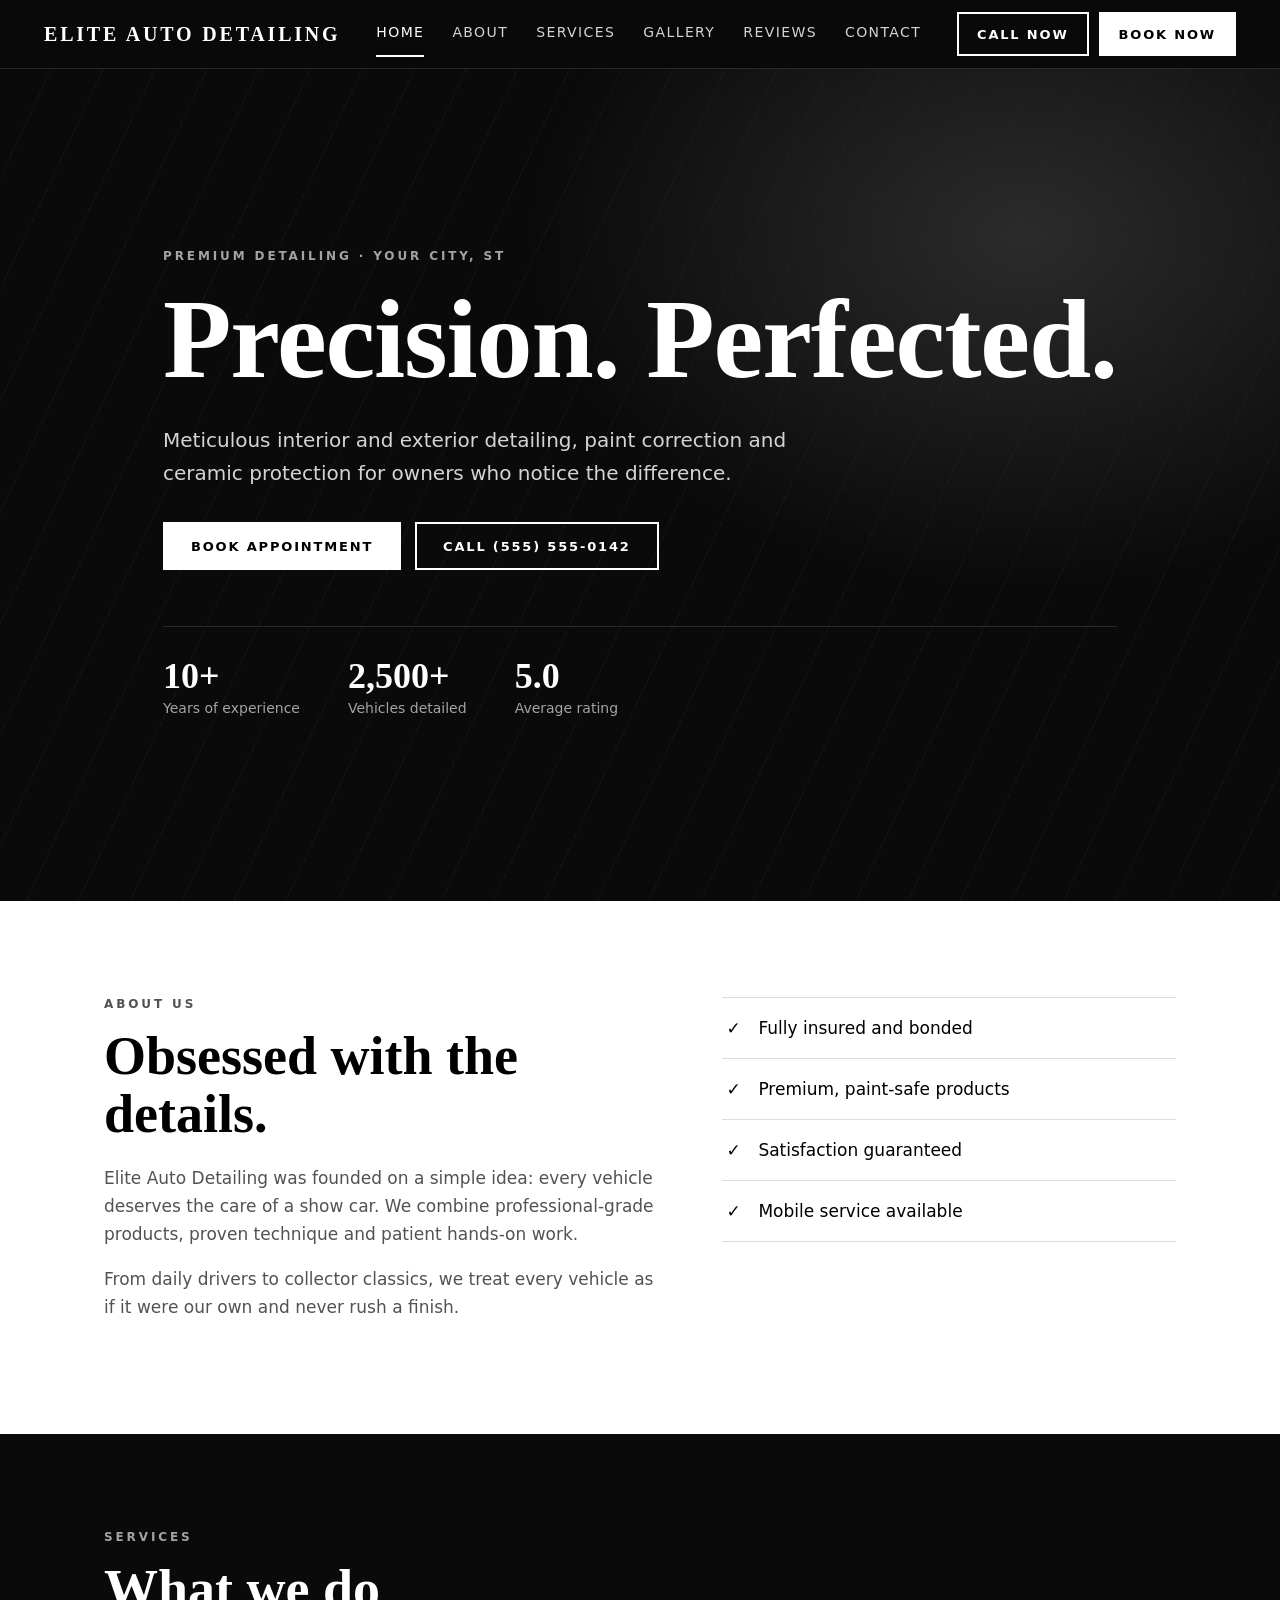
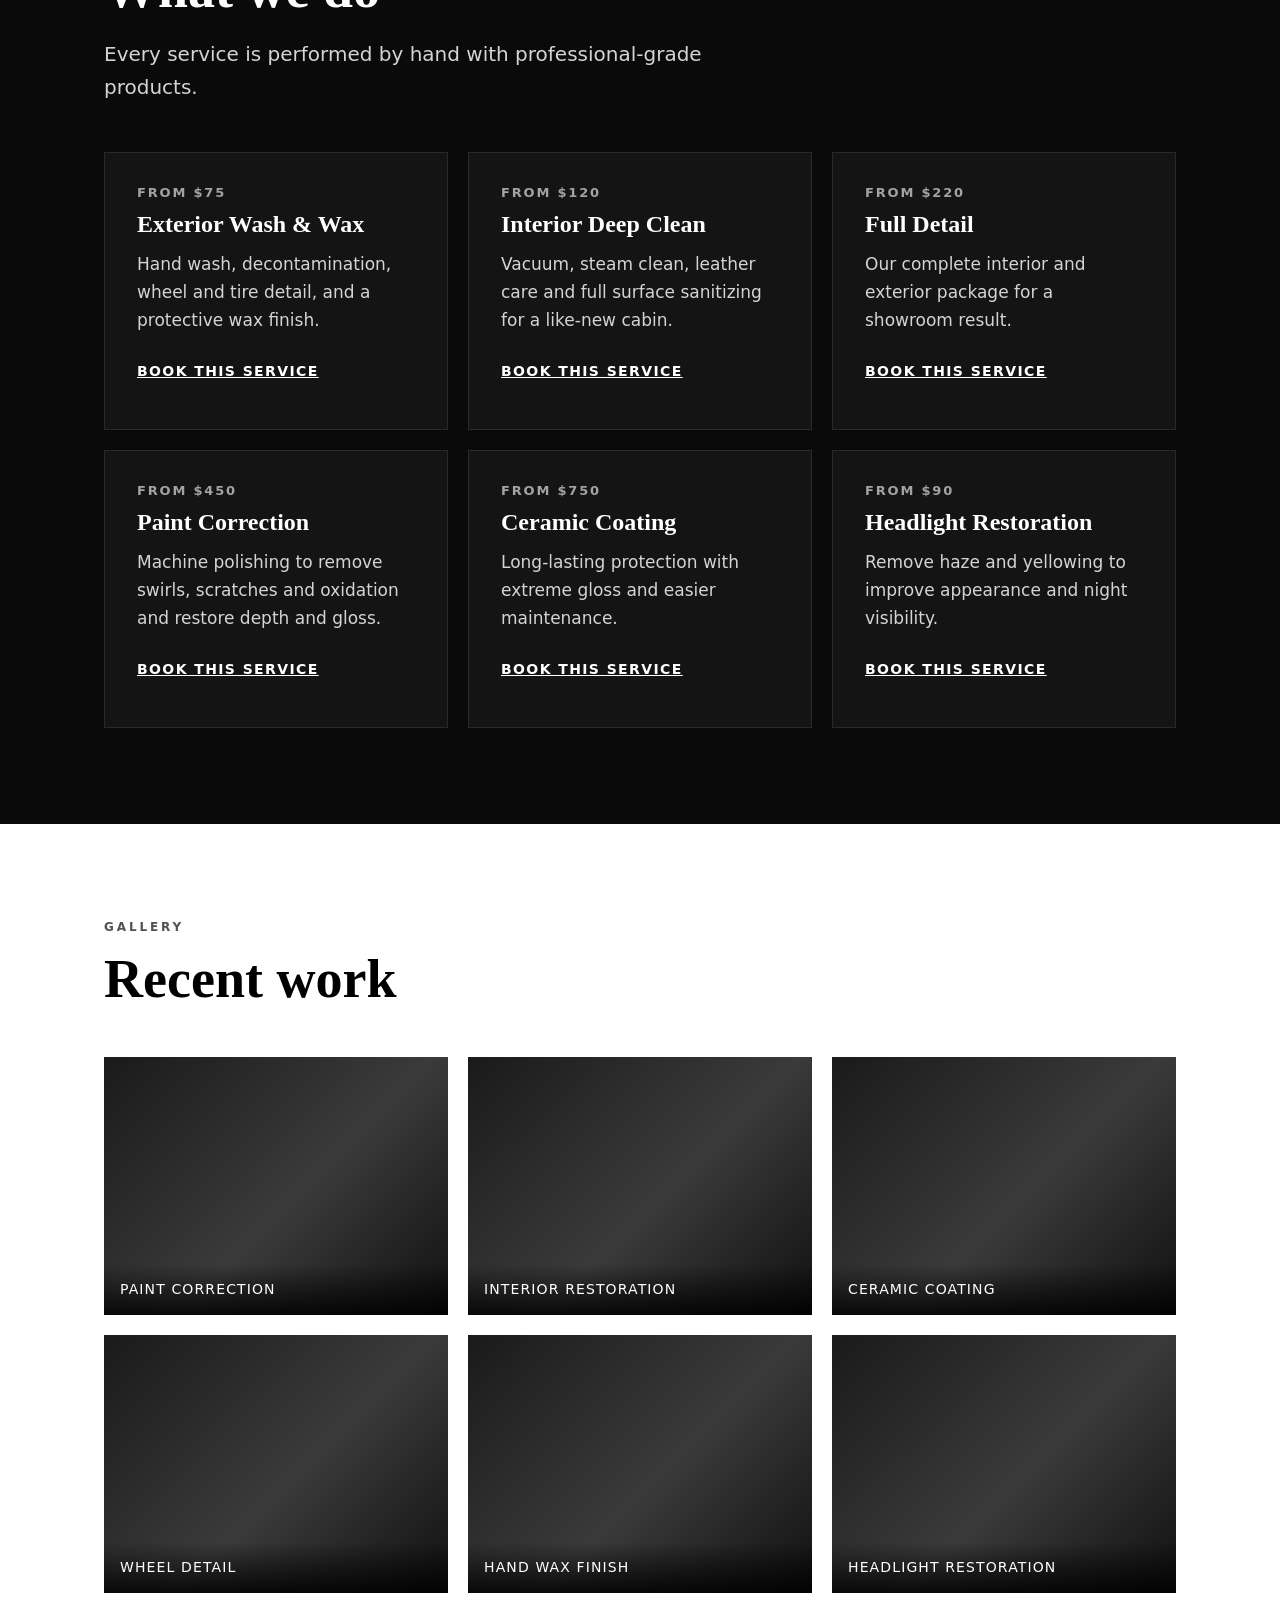
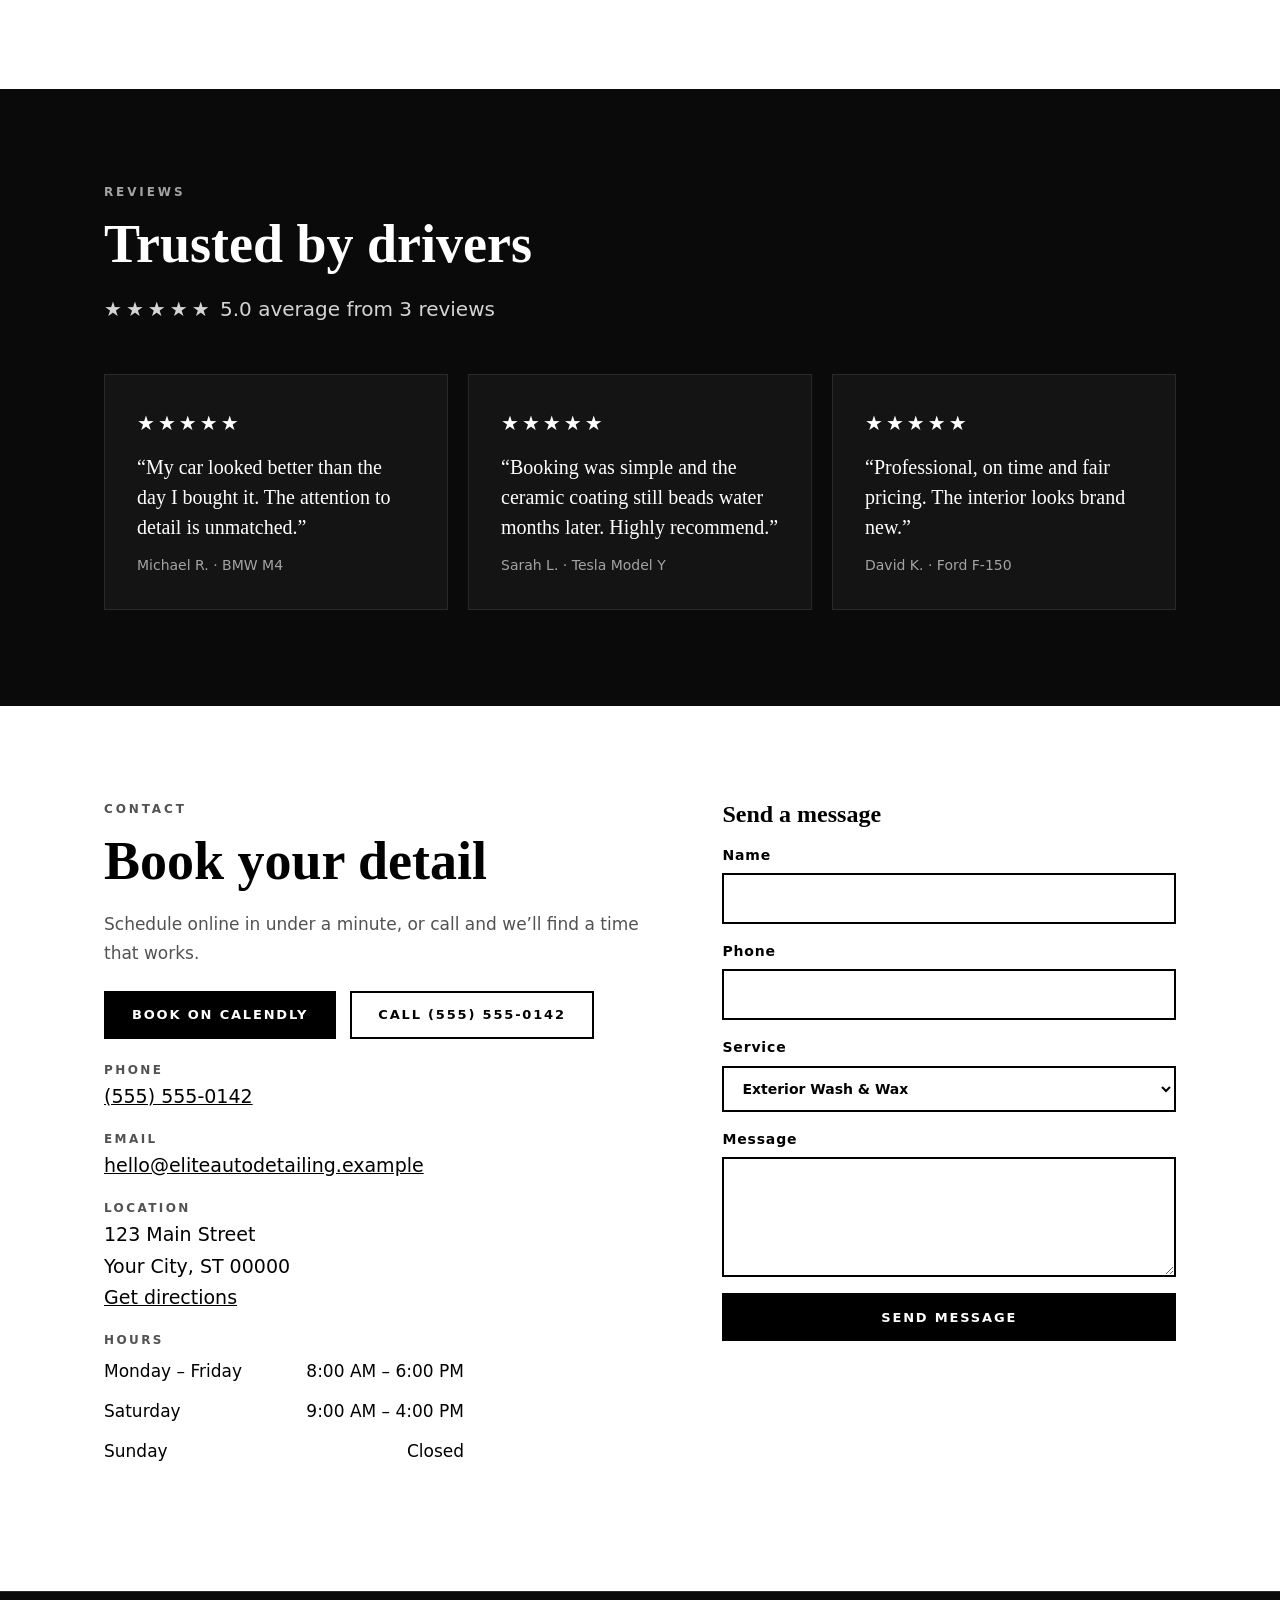
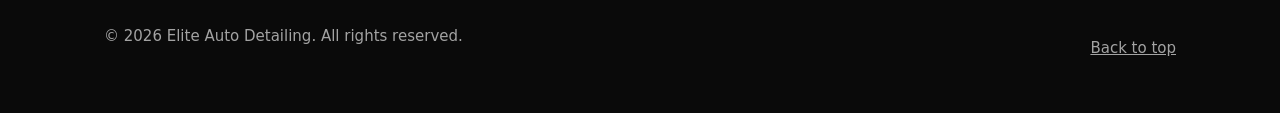
==== index.html @ 324ca0a9 "Rename Index.html to index.html" ====
<!DOCTYPE html>
<html lang="en">
<head>
<meta charset="utf-8">
<meta name="viewport" content="width=device-width, initial-scale=1, viewport-fit=cover">
<title>Elite Auto Detailing</title>
<meta name="description" content="">
<style>
:root{--black:#0a0a0a;--card:#141414;--mid:#a3a3a3;--soft:#d4d4d4;--line:#2a2a2a;--grey:#525252;--rule:#dcdcdc;--h:68px;
--serif:"Didot","Bodoni 72","Playfair Display",Georgia,"Times New Roman",serif;--sans:system-ui,-apple-system,"Segoe UI",Roboto,Helvetica,Arial,sans-serif}
*{box-sizing:border-box}
html{scroll-behavior:smooth;scroll-padding-top:var(--h)}
body{margin:0;background:var(--black);color:#fff;font:400 17px/1.65 var(--sans);overflow-wrap:break-word}
img{max-width:100%;display:block}
a{color:inherit}
:focus-visible{outline:3px solid #fff;outline-offset:3px}
.light :focus-visible{outline-color:#000}
.skip{position:absolute;left:12px;top:-60px;background:#fff;color:#000;padding:12px 18px;z-index:100;font-weight:600}
.skip:focus{top:12px}
.wrap{max-width:1120px;margin:0 auto;padding:0 24px}
.btn{white-space:nowrap;display:inline-flex;align-items:center;justify-content:center;min-height:48px;padding:0 26px;border:2px solid #fff;background:#fff;color:#000;font:600 13px var(--sans);letter-spacing:.14em;text-transform:uppercase;text-decoration:none;cursor:pointer;transition:background .2s,color .2s}
.btn:hover{background:transparent;color:#fff}
.btn.ghost{background:transparent;color:#fff}
.btn.ghost:hover{background:#fff;color:#000}
.btn.sm{min-height:44px;padding:0 18px}
.light .btn{background:#000;color:#fff;border-color:#000}
.light .btn:hover,.light .btn.ghost{background:transparent;color:#000}
.light .btn.ghost:hover{background:#000;color:#fff}
header .wrap{max-width:1240px}
header{position:sticky;top:0;z-index:50;background:rgba(10,10,10,.94);backdrop-filter:blur(8px);border-bottom:1px solid var(--line);padding-top:env(safe-area-inset-top,0px)}
.bar{display:flex;align-items:center;justify-content:space-between;gap:16px;height:var(--h)}
.logo{display:inline-block;padding:12px 0;font:700 20px var(--serif);letter-spacing:.14em;text-transform:uppercase;text-decoration:none;white-space:nowrap}
nav ul{display:flex;gap:28px;list-style:none;margin:0;padding:0}
nav a{display:inline-block;padding:10px 0;color:var(--soft);text-decoration:none;font-size:14px;letter-spacing:.1em;text-transform:uppercase;border-bottom:2px solid transparent}
nav a:hover,nav a[aria-current]{color:#fff;border-color:#fff}
.hbtns{display:flex;gap:10px}
#menu{display:none;min-height:44px;padding:0 16px;background:transparent;color:#fff;border:2px solid #fff;font:600 13px var(--sans);letter-spacing:.14em;text-transform:uppercase;cursor:pointer}
.sec{padding:96px 0}
.light{background:#fff;color:#000}
.eyebrow{font:600 12px var(--sans);letter-spacing:.24em;text-transform:uppercase;color:var(--mid);margin:0 0 16px}
.light .eyebrow,.light .muted{color:var(--grey)}
h1,h2,h3{font-family:var(--serif);font-weight:700;line-height:1.08;margin:0}
h2{font-size:clamp(34px,5vw,54px);margin-bottom:20px}
h3{font-size:24px}
.muted{color:var(--mid)}
.lead{font-size:20px;color:var(--soft);max-width:34em}
#home{min-height:calc(100svh - var(--h));display:flex;align-items:center;padding:72px 0;background:radial-gradient(55% 60% at 80% 20%,#2b2b2b 0,transparent 70%),repeating-linear-gradient(115deg,transparent 0 46px,rgba(255,255,255,.035) 46px 47px),var(--black)}
h1{font-size:clamp(44px,9vw,112px);letter-spacing:-.01em;margin-bottom:24px;max-width:10em}
.cta{display:flex;flex-wrap:wrap;gap:14px;margin:32px 0 56px}
.stats{display:flex;flex-wrap:wrap;gap:12px 48px;margin:0;border-top:1px solid var(--line);padding-top:28px}
.stats div{display:flex;flex-direction:column-reverse}
.stats dt{color:var(--mid);font-size:14px}
.stats dd{margin:0;font:700 36px var(--serif)}
.two>*{min-width:0}
.two{display:grid;grid-template-columns:1.1fr .9fr;gap:64px;align-items:start}
.ticks{list-style:none;margin:0;padding:0;border-top:1px solid var(--rule)}
.ticks li{padding:16px 0 16px 36px;border-bottom:1px solid var(--rule);position:relative}
.ticks li::before{content:"\2713";position:absolute;left:4px;font-weight:700}
.grid{display:grid;gap:20px;grid-template-columns:repeat(3,1fr);margin-top:48px}
.card{background:var(--card);border:1px solid var(--line);padding:32px;display:flex;flex-direction:column;gap:12px}
.card .price{font:600 13px var(--sans);letter-spacing:.14em;text-transform:uppercase;color:var(--mid)}
.card p{margin:0;color:var(--soft);flex:1}
.card a.more{font-size:14px;letter-spacing:.1em;text-transform:uppercase;font-weight:600;padding:14px 0}
.light .card{background:#fff;border-color:var(--rule)}
.light .card p{color:#333}
.light .card .price{color:var(--grey)}
.gal{grid-template-columns:repeat(3,1fr)}
.gal figure{margin:0;position:relative;aspect-ratio:4/3;overflow:hidden;background:linear-gradient(135deg,#1a1a1a,#3a3a3a 55%,#111)}
.gal img{width:100%;height:100%;object-fit:cover}
.gal figcaption{position:absolute;left:0;right:0;bottom:0;padding:14px 16px;font-size:14px;letter-spacing:.08em;text-transform:uppercase;background:linear-gradient(transparent,rgba(0,0,0,.85));color:#fff}
.rate{font-size:20px;letter-spacing:.2em}
.stars{letter-spacing:.15em;font-size:20px}
blockquote{margin:0;flex:1;font:400 20px/1.5 var(--serif)}
.who{font-size:14px;color:var(--mid)}
.contact dl{margin:24px 0}
.contact dt{font:600 12px var(--sans);letter-spacing:.2em;text-transform:uppercase;color:var(--grey);margin-top:20px}
.contact dd{margin:4px 0 0;font-size:19px}
table{border-collapse:collapse;width:100%;max-width:360px}
th,td{text-align:left;padding:6px 0;font-weight:400;font-size:17px}
td{text-align:right}
form{display:grid;gap:16px}
label{font-weight:600;font-size:14px;letter-spacing:.06em;display:grid;gap:6px}
input,select,textarea{font:inherit;padding:12px 14px;border:2px solid #000;background:#fff;color:#000;border-radius:0;width:100%}
iframe{width:100%;min-height:700px;border:1px solid var(--rule);margin-bottom:32px}
#st{margin:0;font-size:15px;color:var(--grey)}
footer{border-top:1px solid var(--line);padding:32px 0 40px;color:var(--mid);font-size:15px}
footer .wrap{display:flex;flex-wrap:wrap;gap:12px 32px;justify-content:space-between}
footer a{padding:12px 0;display:inline-block}
.mbar{display:none}
@media (max-width:980px){.grid,.gal{grid-template-columns:repeat(2,1fr)}}
@media (max-width:1180px){
  .hbtns{display:none}
  #menu{display:block}
  nav{position:absolute;left:0;right:0;top:100%;background:var(--black);border-bottom:1px solid var(--line);display:none}
  nav.open{display:block}
  nav ul{flex-direction:column;gap:0;padding:8px 24px 16px}
  nav a{display:block;padding:14px 0;border-bottom:1px solid var(--line)}
  .mbar{display:grid;grid-template-columns:1fr 1fr;position:fixed;left:0;right:0;bottom:0;z-index:60;padding-bottom:env(safe-area-inset-bottom,0px);background:#fff}
  .mbar .btn{min-height:56px;border-radius:0}
  body{padding-bottom:calc(56px + env(safe-area-inset-bottom,0px))}
}
@media (max-width:860px){.two{grid-template-columns:minmax(0,1fr);gap:40px}.sec{padding:72px 0}}
@media (max-width:640px){.grid{grid-template-columns:1fr}.gal{grid-template-columns:1fr 1fr;gap:12px}.card{padding:24px}.logo{font-size:15px;letter-spacing:.08em;white-space:normal;line-height:1.15}.bar{gap:12px}}
@media (prefers-reduced-motion:reduce){html{scroll-behavior:auto}*{transition:none!important}}
</style>
</head>
<body>
<a class="skip" href="#main">Skip to content</a>
<header>
  <div class="wrap bar">
    <a class="logo" href="#home" data-name></a>
    <nav id="nav" aria-label="Main">
      <ul>
        <li><a href="#home">Home</a></li>
        <li><a href="#about">About</a></li>
        <li><a href="#services">Services</a></li>
        <li><a href="#gallery">Gallery</a></li>
        <li><a href="#reviews">Reviews</a></li>
        <li><a href="#contact">Contact</a></li>
      </ul>
    </nav>
    <div class="hbtns">
      <a class="btn ghost sm" data-call>Call Now</a>
      <a class="btn sm" data-book>Book Now</a>
    </div>
    <button id="menu" type="button" aria-expanded="false" aria-controls="nav">Menu</button>
  </div>
</header>
<main id="main">
  <section id="home" aria-labelledby="h-home"><div class="wrap"></div></section>
  <section id="about" class="sec light" aria-labelledby="h-about"><div class="wrap two"></div></section>
  <section id="services" class="sec" aria-labelledby="h-services"><div class="wrap"></div></section>
  <section id="gallery" class="sec light" aria-labelledby="h-gallery"><div class="wrap"></div></section>
  <section id="reviews" class="sec" aria-labelledby="h-reviews"><div class="wrap"></div></section>
  <section id="contact" class="sec light contact" aria-labelledby="h-contact"><div class="wrap"></div></section>
</main>
<footer><div class="wrap"></div></footer>
<div class="mbar"><a class="btn ghost" data-call>Call</a><a class="btn" data-book>Book Now</a></div>
<noscript><p style="padding:24px">Please enable JavaScript to view this website.</p></noscript>

<script>
/* ============================================================
   EDIT THIS BLOCK TO CUSTOMIZE THE SITE FOR A NEW CLIENT.
   Everything on the page is generated from CONFIG.
   ============================================================ */
const CONFIG = {
  name: "Elite Auto Detailing",
  tagline: "Premium Car Detailing",
  description: "Elite Auto Detailing offers premium interior and exterior detailing, paint correction and ceramic coating. Book online or call today.",
  phone: { display: "(555) 555-0142", tel: "+15555550142" },
  email: "hello@eliteautodetailing.example",
  address: { line1: "123 Main Street", city: "Your City, ST 00000", mapUrl: "" }, /* leave mapUrl empty to auto-build a Google Maps link */
  hours: [["Monday – Friday", "8:00 AM – 6:00 PM"], ["Saturday", "9:00 AM – 4:00 PM"], ["Sunday", "Closed"]],
  calendly: { url: "https://calendly.com/your-username/detail-appointment", inline: false }, /* inline:true embeds the scheduler in the Contact section */
  hero: {
    eyebrow: "Premium detailing · Your City, ST",
    headline: "Precision. Perfected.",
    text: "Meticulous interior and exterior detailing, paint correction and ceramic protection for owners who notice the difference."
  },
  stats: [["10+", "Years of experience"], ["2,500+", "Vehicles detailed"], ["5.0", "Average rating"]],
  about: {
    title: "Obsessed with the details.",
    paragraphs: [
      "Elite Auto Detailing was founded on a simple idea: every vehicle deserves the care of a show car. We combine professional-grade products, proven technique and patient hands-on work.",
      "From daily drivers to collector classics, we treat every vehicle as if it were our own and never rush a finish."
    ],
    points: ["Fully insured and bonded", "Premium, paint-safe products", "Satisfaction guaranteed", "Mobile service available"]
  },
  services: [
    { name: "Exterior Wash & Wax", price: "From $75", desc: "Hand wash, decontamination, wheel and tire detail, and a protective wax finish." },
    { name: "Interior Deep Clean", price: "From $120", desc: "Vacuum, steam clean, leather care and full surface sanitizing for a like-new cabin." },
    { name: "Full Detail", price: "From $220", desc: "Our complete interior and exterior package for a showroom result." },
    { name: "Paint Correction", price: "From $450", desc: "Machine polishing to remove swirls, scratches and oxidation and restore depth and gloss." },
    { name: "Ceramic Coating", price: "From $750", desc: "Long-lasting protection with extreme gloss and easier maintenance." },
    { name: "Headlight Restoration", price: "From $90", desc: "Remove haze and yellowing to improve appearance and night visibility." }
  ],
  gallery: [ /* add src:"images/photo.jpg" to show a real photo; empty src shows a placeholder tile */
    { src: "", alt: "Sports coupe after paint correction", label: "Paint correction" },
    { src: "", alt: "Leather interior after deep clean", label: "Interior restoration" },
    { src: "", alt: "SUV with ceramic coating beading water", label: "Ceramic coating" },
    { src: "", alt: "Polished alloy wheel", label: "Wheel detail" },
    { src: "", alt: "Sedan finished with hand wax", label: "Hand wax finish" },
    { src: "", alt: "Restored headlights", label: "Headlight restoration" }
  ],
  reviews: [ /* sample reviews: replace with real customer reviews */
    { name: "Michael R.", vehicle: "BMW M4", rating: 5, text: "My car looked better than the day I bought it. The attention to detail is unmatched." },
    { name: "Sarah L.", vehicle: "Tesla Model Y", rating: 5, text: "Booking was simple and the ceramic coating still beads water months later. Highly recommend." },
    { name: "David K.", vehicle: "Ford F-150", rating: 5, text: "Professional, on time and fair pricing. The interior looks brand new." }
  ],
  social: [ /* e.g. { label: "Instagram", url: "https://instagram.com/yourpage" } */ ]
};

/* ---------------- Site code (no need to edit below) ---------------- */
(function () {
  const C = CONFIG, $ = s => document.querySelector(s), $$ = s => document.querySelectorAll(s);
  const esc = s => String(s).replace(/[&<>"']/g, c => ({ "&": "&amp;", "<": "&lt;", ">": "&gt;", '"': "&quot;", "'": "&#39;" }[c]));
  const addr = C.address.line1 + ", " + C.address.city;
  const map = C.address.mapUrl || "https://www.google.com/maps/search/?api=1&query=" + encodeURIComponent(addr);

  document.title = C.name + " | " + C.tagline;
  $("meta[name=description]").content = C.description;

  $("#home .wrap").innerHTML = `<p class="eyebrow">${esc(C.hero.eyebrow)}</p><h1 id="h-home">${esc(C.hero.headline)}</h1><p class="lead">${esc(C.hero.text)}</p>
    <div class="cta"><a class="btn" data-book>Book Appointment</a><a class="btn ghost" data-call>Call ${esc(C.phone.display)}</a></div>
    <dl class="stats">${C.stats.map(s => `<div><dt>${esc(s[1])}</dt><dd>${esc(s[0])}</dd></div>`).join("")}</dl>`;

  $("#about .wrap").innerHTML = `<div><p class="eyebrow">About us</p><h2 id="h-about">${esc(C.about.title)}</h2>${C.about.paragraphs.map(p => `<p class="muted">${esc(p)}</p>`).join("")}</div>
    <ul class="ticks">${C.about.points.map(p => `<li>${esc(p)}</li>`).join("")}</ul>`;

  $("#services .wrap").innerHTML = `<p class="eyebrow">Services</p><h2 id="h-services">What we do</h2><p class="lead">Every service is performed by hand with professional-grade products.</p>
    <div class="grid">${C.services.map(s => `<article class="card"><span class="price">${esc(s.price)}</span><h3>${esc(s.name)}</h3><p>${esc(s.desc)}</p><a class="more" data-book>Book this service</a></article>`).join("")}</div>`;

  $("#gallery .wrap").innerHTML = `<p class="eyebrow">Gallery</p><h2 id="h-gallery">Recent work</h2>
    <div class="grid gal">${C.gallery.map(g => `<figure>${g.src ? `<img src="${esc(g.src)}" alt="${esc(g.alt)}" loading="lazy">` : `<div role="img" aria-label="${esc(g.alt)}" style="width:100%;height:100%"></div>`}<figcaption>${esc(g.label)}</figcaption></figure>`).join("")}</div>`;

  const avg = (C.reviews.reduce((a, r) => a + r.rating, 0) / C.reviews.length).toFixed(1);
  $("#reviews .wrap").innerHTML = `<p class="eyebrow">Reviews</p><h2 id="h-reviews">Trusted by drivers</h2><p class="lead"><span class="rate" role="img" aria-label="${avg} out of 5 stars">★★★★★</span> ${avg} average from ${C.reviews.length} reviews</p>
    <div class="grid">${C.reviews.map(r => `<figure class="card" style="margin:0"><span class="stars" role="img" aria-label="${r.rating} out of 5 stars">${"★".repeat(r.rating)}${"☆".repeat(5 - r.rating)}</span><blockquote>“${esc(r.text)}”</blockquote><figcaption class="who">${esc(r.name)} · ${esc(r.vehicle)}</figcaption></figure>`).join("")}</div>`;

  $("#contact .wrap").innerHTML = `<div class="two"><div><p class="eyebrow">Contact</p><h2 id="h-contact">Book your detail</h2><p class="muted">Schedule online in under a minute, or call and we’ll find a time that works.</p>
    <div class="cta" style="margin:24px 0 0"><a class="btn" data-book>Book on Calendly</a><a class="btn ghost" data-call>Call ${esc(C.phone.display)}</a></div>
    <dl><dt>Phone</dt><dd><a data-call>${esc(C.phone.display)}</a></dd><dt>Email</dt><dd><a href="mailto:${esc(C.email)}">${esc(C.email)}</a></dd>
    <dt>Location</dt><dd>${esc(C.address.line1)}<br>${esc(C.address.city)}<br><a href="${esc(map)}" target="_blank" rel="noopener noreferrer" aria-label="Get directions (opens in new tab)">Get directions</a></dd>
    <dt>Hours</dt><dd><table><tbody>${C.hours.map(h => `<tr><th scope="row">${esc(h[0])}</th><td>${esc(h[1])}</td></tr>`).join("")}</tbody></table></dd></dl></div>
    <div>${C.calendly.inline ? `<iframe src="${esc(C.calendly.url)}" title="Schedule an appointment"></iframe>` : ""}
    <h3 style="margin-bottom:16px">Send a message</h3>
    <form id="cf"><label>Name<input name="name" required autocomplete="name"></label><label>Phone<input name="phone" type="tel" required autocomplete="tel"></label>
    <label>Service<select name="service">${C.services.map(s => `<option>${esc(s.name)}</option>`).join("")}</select></label>
    <label>Message<textarea name="message" rows="4" required></textarea></label><button class="btn" type="submit">Send message</button><p id="st" role="status"></p></form></div></div>`;

  $("footer .wrap").innerHTML = `<span>© ${new Date().getFullYear()} ${esc(C.name)}. All rights reserved.</span><span>${C.social.map(s => `<a href="${esc(s.url)}" target="_blank" rel="noopener noreferrer">${esc(s.label)}</a>`).join(" · ")} <a href="#home">Back to top</a></span>`;

  $$("[data-name]").forEach(e => e.textContent = C.name);
  $$("[data-call]").forEach(e => { e.href = "tel:" + C.phone.tel; });
  $$("[data-book]").forEach(e => { e.href = C.calendly.url; e.target = "_blank"; e.rel = "noopener noreferrer"; e.setAttribute("aria-label", e.textContent.trim() + " (opens Calendly in a new tab)"); });

  const ld = document.createElement("script");
  ld.type = "application/ld+json";
  ld.textContent = JSON.stringify({ "@context": "https://schema.org", "@type": "LocalBusiness", name: C.name, description: C.description, telephone: C.phone.tel, email: C.email, address: { "@type": "PostalAddress", streetAddress: C.address.line1, addressLocality: C.address.city } });
  document.head.appendChild(ld);

  /* mobile menu */
  const menu = $("#menu"), nav = $("#nav");
  const setMenu = open => { nav.classList.toggle("open", open); menu.setAttribute("aria-expanded", open); };
  menu.addEventListener("click", () => setMenu(!nav.classList.contains("open")));
  nav.addEventListener("click", e => { if (e.target.closest("a")) setMenu(false); });
  document.addEventListener("keydown", e => { if (e.key === "Escape" && nav.classList.contains("open")) { setMenu(false); menu.focus(); } });

  /* highlight current section in nav */
  if ("IntersectionObserver" in window) {
    const io = new IntersectionObserver(es => es.forEach(en => {
      if (!en.isIntersecting) return;
      $$("nav a").forEach(a => a.toggleAttribute("aria-current", a.getAttribute("href") === "#" + en.target.id));
    }), { rootMargin: "-45% 0px -50% 0px" });
    $$("main section").forEach(s => io.observe(s));
  }

  /* contact form: opens the visitor's email app (no server needed) */
  $("#cf").addEventListener("submit", e => {
    e.preventDefault();
    const f = new FormData(e.target);
    const body = "Name: " + f.get("name") + "\nPhone: " + f.get("phone") + "\nService: " + f.get("service") + "\n\n" + f.get("message");
    location.href = "mailto:" + C.email + "?subject=" + encodeURIComponent("Appointment inquiry from " + f.get("name")) + "&body=" + encodeURIComponent(body);
    $("#st").textContent = "Opening your email app. If nothing happens, email us at " + C.email + ".";
  });
})();
</script>
</body>
</html>
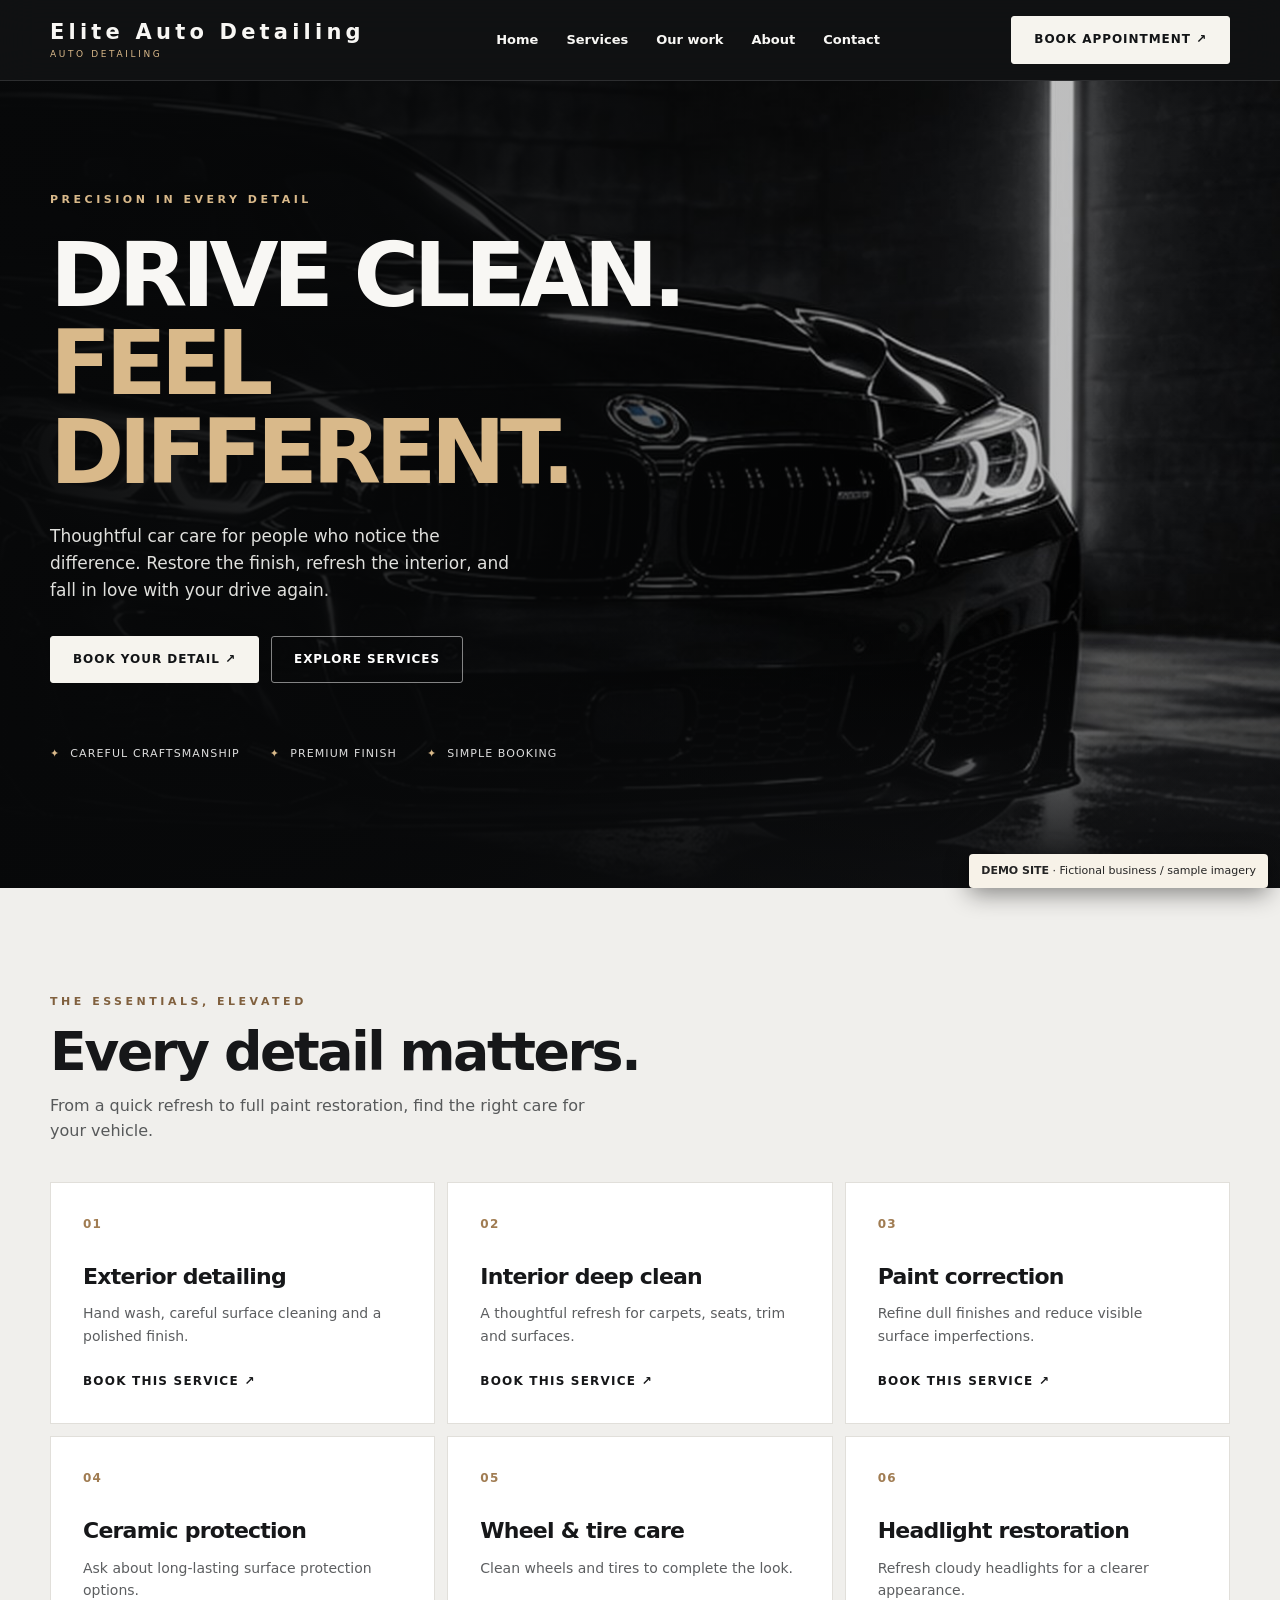
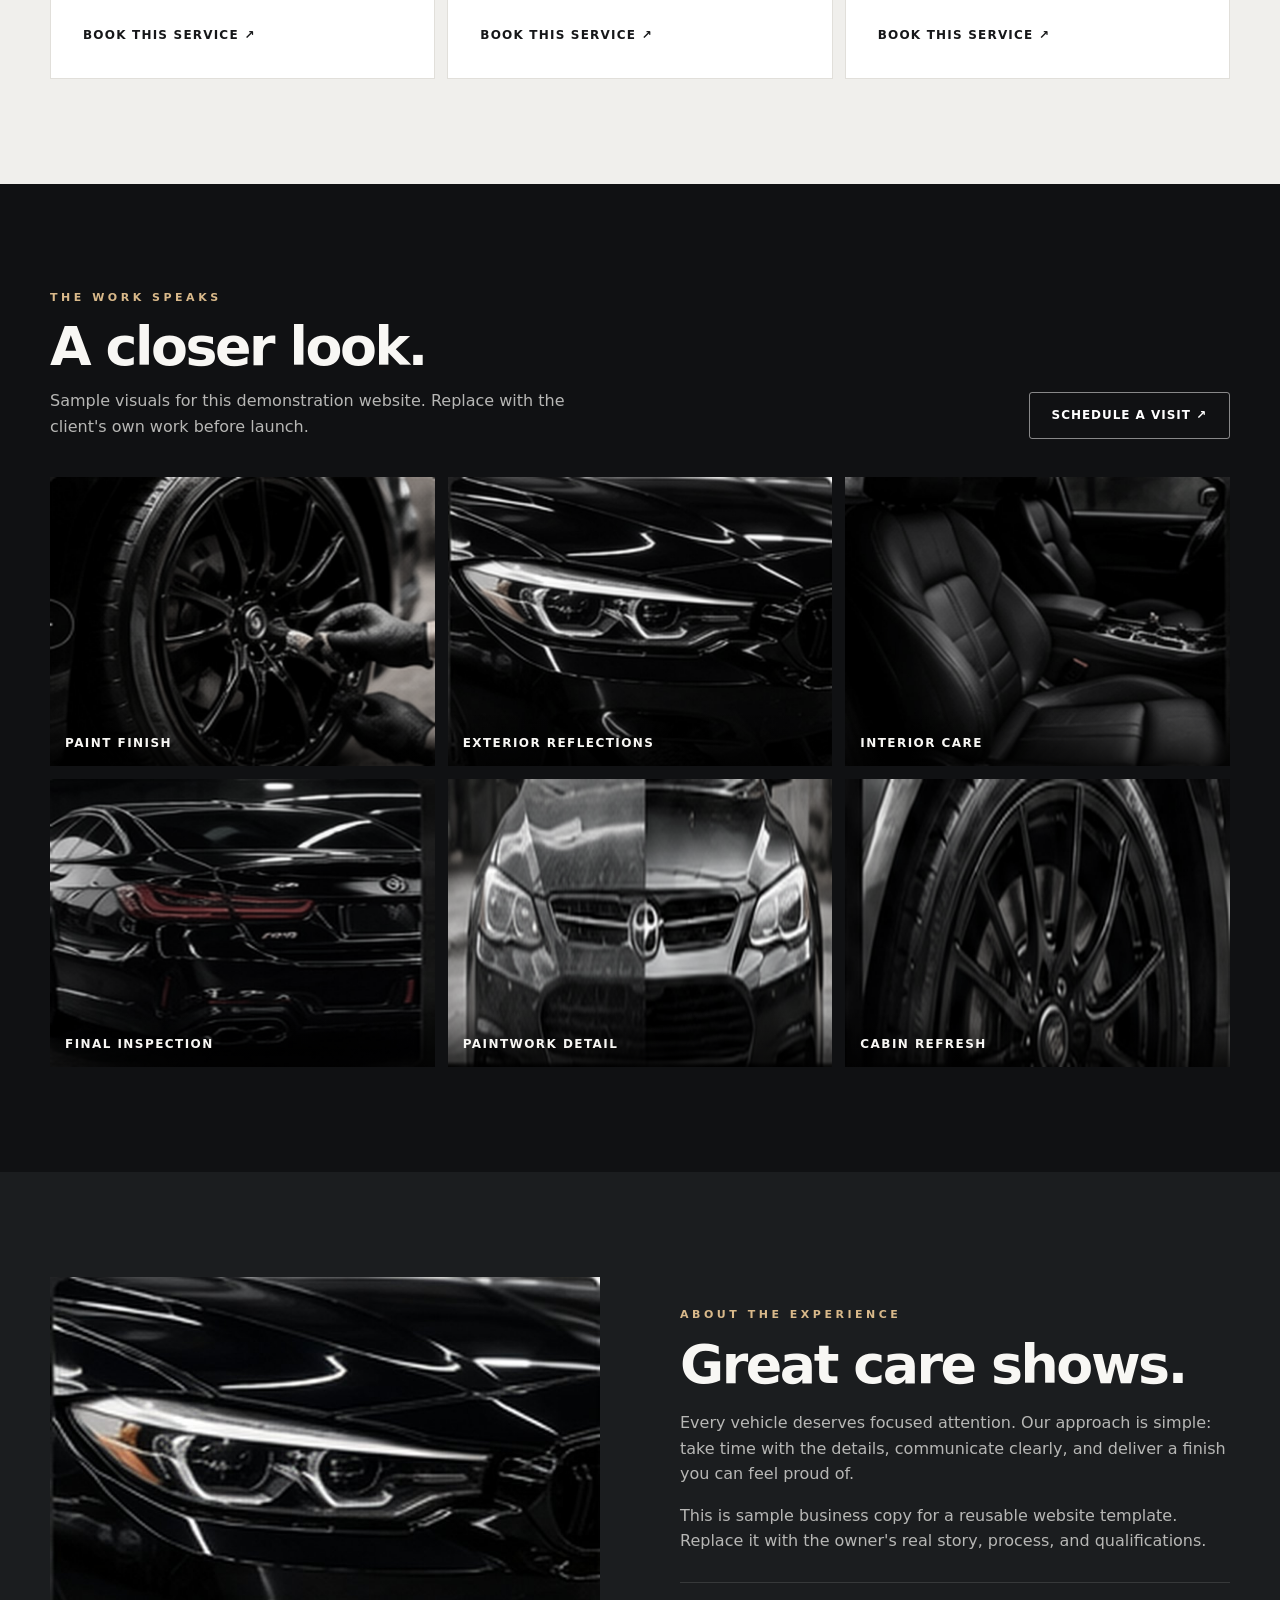
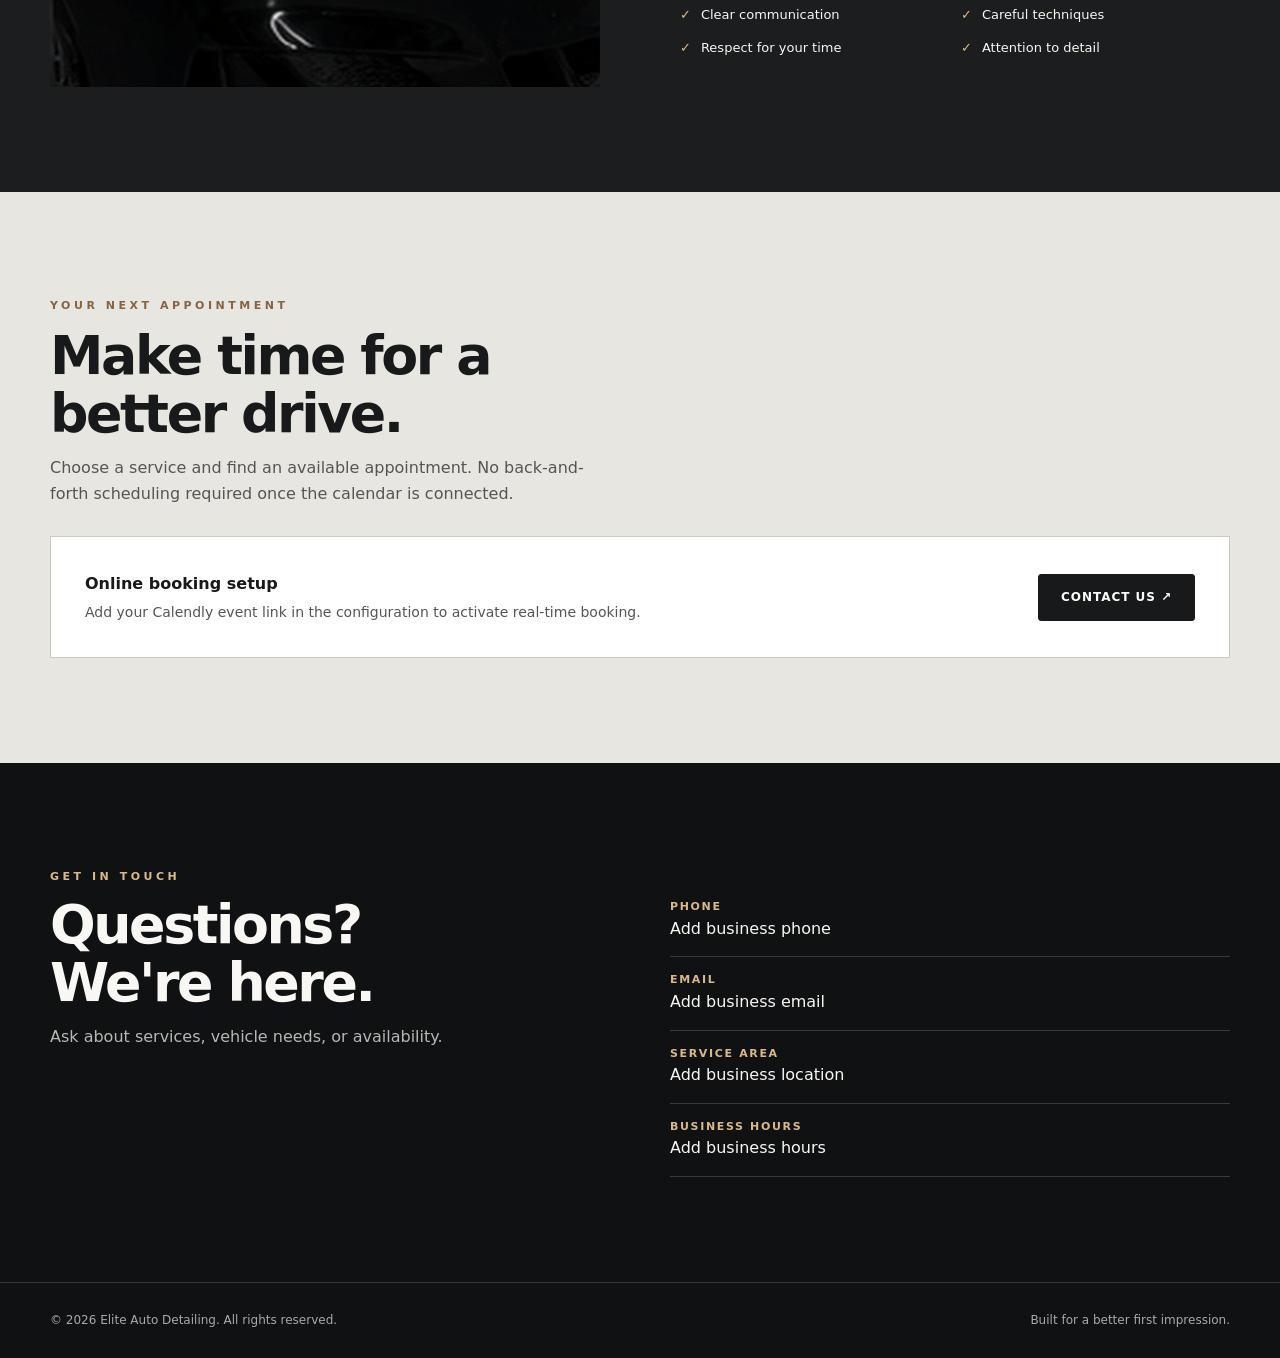
==== commit d018ca52: "Updated Elite Auto Detailing website" ====
--- a/index.html
+++ b/index.html
@@ -1,269 +1,14 @@
-<!DOCTYPE html>
-<html lang="en">
-<head>
-<meta charset="utf-8">
-<meta name="viewport" content="width=device-width, initial-scale=1, viewport-fit=cover">
-<title>Elite Auto Detailing</title>
-<meta name="description" content="">
-<style>
-:root{--black:#0a0a0a;--card:#141414;--mid:#a3a3a3;--soft:#d4d4d4;--line:#2a2a2a;--grey:#525252;--rule:#dcdcdc;--h:68px;
---serif:"Didot","Bodoni 72","Playfair Display",Georgia,"Times New Roman",serif;--sans:system-ui,-apple-system,"Segoe UI",Roboto,Helvetica,Arial,sans-serif}
-*{box-sizing:border-box}
-html{scroll-behavior:smooth;scroll-padding-top:var(--h)}
-body{margin:0;background:var(--black);color:#fff;font:400 17px/1.65 var(--sans);overflow-wrap:break-word}
-img{max-width:100%;display:block}
-a{color:inherit}
-:focus-visible{outline:3px solid #fff;outline-offset:3px}
-.light :focus-visible{outline-color:#000}
-.skip{position:absolute;left:12px;top:-60px;background:#fff;color:#000;padding:12px 18px;z-index:100;font-weight:600}
-.skip:focus{top:12px}
-.wrap{max-width:1120px;margin:0 auto;padding:0 24px}
-.btn{white-space:nowrap;display:inline-flex;align-items:center;justify-content:center;min-height:48px;padding:0 26px;border:2px solid #fff;background:#fff;color:#000;font:600 13px var(--sans);letter-spacing:.14em;text-transform:uppercase;text-decoration:none;cursor:pointer;transition:background .2s,color .2s}
-.btn:hover{background:transparent;color:#fff}
-.btn.ghost{background:transparent;color:#fff}
-.btn.ghost:hover{background:#fff;color:#000}
-.btn.sm{min-height:44px;padding:0 18px}
-.light .btn{background:#000;color:#fff;border-color:#000}
-.light .btn:hover,.light .btn.ghost{background:transparent;color:#000}
-.light .btn.ghost:hover{background:#000;color:#fff}
-header .wrap{max-width:1240px}
-header{position:sticky;top:0;z-index:50;background:rgba(10,10,10,.94);backdrop-filter:blur(8px);border-bottom:1px solid var(--line);padding-top:env(safe-area-inset-top,0px)}
-.bar{display:flex;align-items:center;justify-content:space-between;gap:16px;height:var(--h)}
-.logo{display:inline-block;padding:12px 0;font:700 20px var(--serif);letter-spacing:.14em;text-transform:uppercase;text-decoration:none;white-space:nowrap}
-nav ul{display:flex;gap:28px;list-style:none;margin:0;padding:0}
-nav a{display:inline-block;padding:10px 0;color:var(--soft);text-decoration:none;font-size:14px;letter-spacing:.1em;text-transform:uppercase;border-bottom:2px solid transparent}
-nav a:hover,nav a[aria-current]{color:#fff;border-color:#fff}
-.hbtns{display:flex;gap:10px}
-#menu{display:none;min-height:44px;padding:0 16px;background:transparent;color:#fff;border:2px solid #fff;font:600 13px var(--sans);letter-spacing:.14em;text-transform:uppercase;cursor:pointer}
-.sec{padding:96px 0}
-.light{background:#fff;color:#000}
-.eyebrow{font:600 12px var(--sans);letter-spacing:.24em;text-transform:uppercase;color:var(--mid);margin:0 0 16px}
-.light .eyebrow,.light .muted{color:var(--grey)}
-h1,h2,h3{font-family:var(--serif);font-weight:700;line-height:1.08;margin:0}
-h2{font-size:clamp(34px,5vw,54px);margin-bottom:20px}
-h3{font-size:24px}
-.muted{color:var(--mid)}
-.lead{font-size:20px;color:var(--soft);max-width:34em}
-#home{min-height:calc(100svh - var(--h));display:flex;align-items:center;padding:72px 0;background:radial-gradient(55% 60% at 80% 20%,#2b2b2b 0,transparent 70%),repeating-linear-gradient(115deg,transparent 0 46px,rgba(255,255,255,.035) 46px 47px),var(--black)}
-h1{font-size:clamp(44px,9vw,112px);letter-spacing:-.01em;margin-bottom:24px;max-width:10em}
-.cta{display:flex;flex-wrap:wrap;gap:14px;margin:32px 0 56px}
-.stats{display:flex;flex-wrap:wrap;gap:12px 48px;margin:0;border-top:1px solid var(--line);padding-top:28px}
-.stats div{display:flex;flex-direction:column-reverse}
-.stats dt{color:var(--mid);font-size:14px}
-.stats dd{margin:0;font:700 36px var(--serif)}
-.two>*{min-width:0}
-.two{display:grid;grid-template-columns:1.1fr .9fr;gap:64px;align-items:start}
-.ticks{list-style:none;margin:0;padding:0;border-top:1px solid var(--rule)}
-.ticks li{padding:16px 0 16px 36px;border-bottom:1px solid var(--rule);position:relative}
-.ticks li::before{content:"\2713";position:absolute;left:4px;font-weight:700}
-.grid{display:grid;gap:20px;grid-template-columns:repeat(3,1fr);margin-top:48px}
-.card{background:var(--card);border:1px solid var(--line);padding:32px;display:flex;flex-direction:column;gap:12px}
-.card .price{font:600 13px var(--sans);letter-spacing:.14em;text-transform:uppercase;color:var(--mid)}
-.card p{margin:0;color:var(--soft);flex:1}
-.card a.more{font-size:14px;letter-spacing:.1em;text-transform:uppercase;font-weight:600;padding:14px 0}
-.light .card{background:#fff;border-color:var(--rule)}
-.light .card p{color:#333}
-.light .card .price{color:var(--grey)}
-.gal{grid-template-columns:repeat(3,1fr)}
-.gal figure{margin:0;position:relative;aspect-ratio:4/3;overflow:hidden;background:linear-gradient(135deg,#1a1a1a,#3a3a3a 55%,#111)}
-.gal img{width:100%;height:100%;object-fit:cover}
-.gal figcaption{position:absolute;left:0;right:0;bottom:0;padding:14px 16px;font-size:14px;letter-spacing:.08em;text-transform:uppercase;background:linear-gradient(transparent,rgba(0,0,0,.85));color:#fff}
-.rate{font-size:20px;letter-spacing:.2em}
-.stars{letter-spacing:.15em;font-size:20px}
-blockquote{margin:0;flex:1;font:400 20px/1.5 var(--serif)}
-.who{font-size:14px;color:var(--mid)}
-.contact dl{margin:24px 0}
-.contact dt{font:600 12px var(--sans);letter-spacing:.2em;text-transform:uppercase;color:var(--grey);margin-top:20px}
-.contact dd{margin:4px 0 0;font-size:19px}
-table{border-collapse:collapse;width:100%;max-width:360px}
-th,td{text-align:left;padding:6px 0;font-weight:400;font-size:17px}
-td{text-align:right}
-form{display:grid;gap:16px}
-label{font-weight:600;font-size:14px;letter-spacing:.06em;display:grid;gap:6px}
-input,select,textarea{font:inherit;padding:12px 14px;border:2px solid #000;background:#fff;color:#000;border-radius:0;width:100%}
-iframe{width:100%;min-height:700px;border:1px solid var(--rule);margin-bottom:32px}
-#st{margin:0;font-size:15px;color:var(--grey)}
-footer{border-top:1px solid var(--line);padding:32px 0 40px;color:var(--mid);font-size:15px}
-footer .wrap{display:flex;flex-wrap:wrap;gap:12px 32px;justify-content:space-between}
-footer a{padding:12px 0;display:inline-block}
-.mbar{display:none}
-@media (max-width:980px){.grid,.gal{grid-template-columns:repeat(2,1fr)}}
-@media (max-width:1180px){
-  .hbtns{display:none}
-  #menu{display:block}
-  nav{position:absolute;left:0;right:0;top:100%;background:var(--black);border-bottom:1px solid var(--line);display:none}
-  nav.open{display:block}
-  nav ul{flex-direction:column;gap:0;padding:8px 24px 16px}
-  nav a{display:block;padding:14px 0;border-bottom:1px solid var(--line)}
-  .mbar{display:grid;grid-template-columns:1fr 1fr;position:fixed;left:0;right:0;bottom:0;z-index:60;padding-bottom:env(safe-area-inset-bottom,0px);background:#fff}
-  .mbar .btn{min-height:56px;border-radius:0}
-  body{padding-bottom:calc(56px + env(safe-area-inset-bottom,0px))}
-}
-@media (max-width:860px){.two{grid-template-columns:minmax(0,1fr);gap:40px}.sec{padding:72px 0}}
-@media (max-width:640px){.grid{grid-template-columns:1fr}.gal{grid-template-columns:1fr 1fr;gap:12px}.card{padding:24px}.logo{font-size:15px;letter-spacing:.08em;white-space:normal;line-height:1.15}.bar{gap:12px}}
-@media (prefers-reduced-motion:reduce){html{scroll-behavior:auto}*{transition:none!important}}
-</style>
-</head>
-<body>
-<a class="skip" href="#main">Skip to content</a>
-<header>
-  <div class="wrap bar">
-    <a class="logo" href="#home" data-name></a>
-    <nav id="nav" aria-label="Main">
-      <ul>
-        <li><a href="#home">Home</a></li>
-        <li><a href="#about">About</a></li>
-        <li><a href="#services">Services</a></li>
-        <li><a href="#gallery">Gallery</a></li>
-        <li><a href="#reviews">Reviews</a></li>
-        <li><a href="#contact">Contact</a></li>
-      </ul>
-    </nav>
-    <div class="hbtns">
-      <a class="btn ghost sm" data-call>Call Now</a>
-      <a class="btn sm" data-book>Book Now</a>
-    </div>
-    <button id="menu" type="button" aria-expanded="false" aria-controls="nav">Menu</button>
-  </div>
-</header>
-<main id="main">
-  <section id="home" aria-labelledby="h-home"><div class="wrap"></div></section>
-  <section id="about" class="sec light" aria-labelledby="h-about"><div class="wrap two"></div></section>
-  <section id="services" class="sec" aria-labelledby="h-services"><div class="wrap"></div></section>
-  <section id="gallery" class="sec light" aria-labelledby="h-gallery"><div class="wrap"></div></section>
-  <section id="reviews" class="sec" aria-labelledby="h-reviews"><div class="wrap"></div></section>
-  <section id="contact" class="sec light contact" aria-labelledby="h-contact"><div class="wrap"></div></section>
-</main>
-<footer><div class="wrap"></div></footer>
-<div class="mbar"><a class="btn ghost" data-call>Call</a><a class="btn" data-book>Book Now</a></div>
-<noscript><p style="padding:24px">Please enable JavaScript to view this website.</p></noscript>
-
-<script>
-/* ============================================================
-   EDIT THIS BLOCK TO CUSTOMIZE THE SITE FOR A NEW CLIENT.
-   Everything on the page is generated from CONFIG.
-   ============================================================ */
-const CONFIG = {
-  name: "Elite Auto Detailing",
-  tagline: "Premium Car Detailing",
-  description: "Elite Auto Detailing offers premium interior and exterior detailing, paint correction and ceramic coating. Book online or call today.",
-  phone: { display: "(555) 555-0142", tel: "+15555550142" },
-  email: "hello@eliteautodetailing.example",
-  address: { line1: "123 Main Street", city: "Your City, ST 00000", mapUrl: "" }, /* leave mapUrl empty to auto-build a Google Maps link */
-  hours: [["Monday – Friday", "8:00 AM – 6:00 PM"], ["Saturday", "9:00 AM – 4:00 PM"], ["Sunday", "Closed"]],
-  calendly: { url: "https://calendly.com/your-username/detail-appointment", inline: false }, /* inline:true embeds the scheduler in the Contact section */
-  hero: {
-    eyebrow: "Premium detailing · Your City, ST",
-    headline: "Precision. Perfected.",
-    text: "Meticulous interior and exterior detailing, paint correction and ceramic protection for owners who notice the difference."
-  },
-  stats: [["10+", "Years of experience"], ["2,500+", "Vehicles detailed"], ["5.0", "Average rating"]],
-  about: {
-    title: "Obsessed with the details.",
-    paragraphs: [
-      "Elite Auto Detailing was founded on a simple idea: every vehicle deserves the care of a show car. We combine professional-grade products, proven technique and patient hands-on work.",
-      "From daily drivers to collector classics, we treat every vehicle as if it were our own and never rush a finish."
-    ],
-    points: ["Fully insured and bonded", "Premium, paint-safe products", "Satisfaction guaranteed", "Mobile service available"]
-  },
-  services: [
-    { name: "Exterior Wash & Wax", price: "From $75", desc: "Hand wash, decontamination, wheel and tire detail, and a protective wax finish." },
-    { name: "Interior Deep Clean", price: "From $120", desc: "Vacuum, steam clean, leather care and full surface sanitizing for a like-new cabin." },
-    { name: "Full Detail", price: "From $220", desc: "Our complete interior and exterior package for a showroom result." },
-    { name: "Paint Correction", price: "From $450", desc: "Machine polishing to remove swirls, scratches and oxidation and restore depth and gloss." },
-    { name: "Ceramic Coating", price: "From $750", desc: "Long-lasting protection with extreme gloss and easier maintenance." },
-    { name: "Headlight Restoration", price: "From $90", desc: "Remove haze and yellowing to improve appearance and night visibility." }
-  ],
-  gallery: [ /* add src:"images/photo.jpg" to show a real photo; empty src shows a placeholder tile */
-    { src: "", alt: "Sports coupe after paint correction", label: "Paint correction" },
-    { src: "", alt: "Leather interior after deep clean", label: "Interior restoration" },
-    { src: "", alt: "SUV with ceramic coating beading water", label: "Ceramic coating" },
-    { src: "", alt: "Polished alloy wheel", label: "Wheel detail" },
-    { src: "", alt: "Sedan finished with hand wax", label: "Hand wax finish" },
-    { src: "", alt: "Restored headlights", label: "Headlight restoration" }
-  ],
-  reviews: [ /* sample reviews: replace with real customer reviews */
-    { name: "Michael R.", vehicle: "BMW M4", rating: 5, text: "My car looked better than the day I bought it. The attention to detail is unmatched." },
-    { name: "Sarah L.", vehicle: "Tesla Model Y", rating: 5, text: "Booking was simple and the ceramic coating still beads water months later. Highly recommend." },
-    { name: "David K.", vehicle: "Ford F-150", rating: 5, text: "Professional, on time and fair pricing. The interior looks brand new." }
-  ],
-  social: [ /* e.g. { label: "Instagram", url: "https://instagram.com/yourpage" } */ ]
-};
-
-/* ---------------- Site code (no need to edit below) ---------------- */
-(function () {
-  const C = CONFIG, $ = s => document.querySelector(s), $$ = s => document.querySelectorAll(s);
-  const esc = s => String(s).replace(/[&<>"']/g, c => ({ "&": "&amp;", "<": "&lt;", ">": "&gt;", '"': "&quot;", "'": "&#39;" }[c]));
-  const addr = C.address.line1 + ", " + C.address.city;
-  const map = C.address.mapUrl || "https://www.google.com/maps/search/?api=1&query=" + encodeURIComponent(addr);
-
-  document.title = C.name + " | " + C.tagline;
-  $("meta[name=description]").content = C.description;
-
-  $("#home .wrap").innerHTML = `<p class="eyebrow">${esc(C.hero.eyebrow)}</p><h1 id="h-home">${esc(C.hero.headline)}</h1><p class="lead">${esc(C.hero.text)}</p>
-    <div class="cta"><a class="btn" data-book>Book Appointment</a><a class="btn ghost" data-call>Call ${esc(C.phone.display)}</a></div>
-    <dl class="stats">${C.stats.map(s => `<div><dt>${esc(s[1])}</dt><dd>${esc(s[0])}</dd></div>`).join("")}</dl>`;
-
-  $("#about .wrap").innerHTML = `<div><p class="eyebrow">About us</p><h2 id="h-about">${esc(C.about.title)}</h2>${C.about.paragraphs.map(p => `<p class="muted">${esc(p)}</p>`).join("")}</div>
-    <ul class="ticks">${C.about.points.map(p => `<li>${esc(p)}</li>`).join("")}</ul>`;
-
-  $("#services .wrap").innerHTML = `<p class="eyebrow">Services</p><h2 id="h-services">What we do</h2><p class="lead">Every service is performed by hand with professional-grade products.</p>
-    <div class="grid">${C.services.map(s => `<article class="card"><span class="price">${esc(s.price)}</span><h3>${esc(s.name)}</h3><p>${esc(s.desc)}</p><a class="more" data-book>Book this service</a></article>`).join("")}</div>`;
-
-  $("#gallery .wrap").innerHTML = `<p class="eyebrow">Gallery</p><h2 id="h-gallery">Recent work</h2>
-    <div class="grid gal">${C.gallery.map(g => `<figure>${g.src ? `<img src="${esc(g.src)}" alt="${esc(g.alt)}" loading="lazy">` : `<div role="img" aria-label="${esc(g.alt)}" style="width:100%;height:100%"></div>`}<figcaption>${esc(g.label)}</figcaption></figure>`).join("")}</div>`;
-
-  const avg = (C.reviews.reduce((a, r) => a + r.rating, 0) / C.reviews.length).toFixed(1);
-  $("#reviews .wrap").innerHTML = `<p class="eyebrow">Reviews</p><h2 id="h-reviews">Trusted by drivers</h2><p class="lead"><span class="rate" role="img" aria-label="${avg} out of 5 stars">★★★★★</span> ${avg} average from ${C.reviews.length} reviews</p>
-    <div class="grid">${C.reviews.map(r => `<figure class="card" style="margin:0"><span class="stars" role="img" aria-label="${r.rating} out of 5 stars">${"★".repeat(r.rating)}${"☆".repeat(5 - r.rating)}</span><blockquote>“${esc(r.text)}”</blockquote><figcaption class="who">${esc(r.name)} · ${esc(r.vehicle)}</figcaption></figure>`).join("")}</div>`;
-
-  $("#contact .wrap").innerHTML = `<div class="two"><div><p class="eyebrow">Contact</p><h2 id="h-contact">Book your detail</h2><p class="muted">Schedule online in under a minute, or call and we’ll find a time that works.</p>
-    <div class="cta" style="margin:24px 0 0"><a class="btn" data-book>Book on Calendly</a><a class="btn ghost" data-call>Call ${esc(C.phone.display)}</a></div>
-    <dl><dt>Phone</dt><dd><a data-call>${esc(C.phone.display)}</a></dd><dt>Email</dt><dd><a href="mailto:${esc(C.email)}">${esc(C.email)}</a></dd>
-    <dt>Location</dt><dd>${esc(C.address.line1)}<br>${esc(C.address.city)}<br><a href="${esc(map)}" target="_blank" rel="noopener noreferrer" aria-label="Get directions (opens in new tab)">Get directions</a></dd>
-    <dt>Hours</dt><dd><table><tbody>${C.hours.map(h => `<tr><th scope="row">${esc(h[0])}</th><td>${esc(h[1])}</td></tr>`).join("")}</tbody></table></dd></dl></div>
-    <div>${C.calendly.inline ? `<iframe src="${esc(C.calendly.url)}" title="Schedule an appointment"></iframe>` : ""}
-    <h3 style="margin-bottom:16px">Send a message</h3>
-    <form id="cf"><label>Name<input name="name" required autocomplete="name"></label><label>Phone<input name="phone" type="tel" required autocomplete="tel"></label>
-    <label>Service<select name="service">${C.services.map(s => `<option>${esc(s.name)}</option>`).join("")}</select></label>
-    <label>Message<textarea name="message" rows="4" required></textarea></label><button class="btn" type="submit">Send message</button><p id="st" role="status"></p></form></div></div>`;
-
-  $("footer .wrap").innerHTML = `<span>© ${new Date().getFullYear()} ${esc(C.name)}. All rights reserved.</span><span>${C.social.map(s => `<a href="${esc(s.url)}" target="_blank" rel="noopener noreferrer">${esc(s.label)}</a>`).join(" · ")} <a href="#home">Back to top</a></span>`;
-
-  $$("[data-name]").forEach(e => e.textContent = C.name);
-  $$("[data-call]").forEach(e => { e.href = "tel:" + C.phone.tel; });
-  $$("[data-book]").forEach(e => { e.href = C.calendly.url; e.target = "_blank"; e.rel = "noopener noreferrer"; e.setAttribute("aria-label", e.textContent.trim() + " (opens Calendly in a new tab)"); });
-
-  const ld = document.createElement("script");
-  ld.type = "application/ld+json";
-  ld.textContent = JSON.stringify({ "@context": "https://schema.org", "@type": "LocalBusiness", name: C.name, description: C.description, telephone: C.phone.tel, email: C.email, address: { "@type": "PostalAddress", streetAddress: C.address.line1, addressLocality: C.address.city } });
-  document.head.appendChild(ld);
-
-  /* mobile menu */
-  const menu = $("#menu"), nav = $("#nav");
-  const setMenu = open => { nav.classList.toggle("open", open); menu.setAttribute("aria-expanded", open); };
-  menu.addEventListener("click", () => setMenu(!nav.classList.contains("open")));
-  nav.addEventListener("click", e => { if (e.target.closest("a")) setMenu(false); });
-  document.addEventListener("keydown", e => { if (e.key === "Escape" && nav.classList.contains("open")) { setMenu(false); menu.focus(); } });
-
-  /* highlight current section in nav */
-  if ("IntersectionObserver" in window) {
-    const io = new IntersectionObserver(es => es.forEach(en => {
-      if (!en.isIntersecting) return;
-      $$("nav a").forEach(a => a.toggleAttribute("aria-current", a.getAttribute("href") === "#" + en.target.id));
-    }), { rootMargin: "-45% 0px -50% 0px" });
-    $$("main section").forEach(s => io.observe(s));
-  }
-
-  /* contact form: opens the visitor's email app (no server needed) */
-  $("#cf").addEventListener("submit", e => {
-    e.preventDefault();
-    const f = new FormData(e.target);
-    const body = "Name: " + f.get("name") + "\nPhone: " + f.get("phone") + "\nService: " + f.get("service") + "\n\n" + f.get("message");
-    location.href = "mailto:" + C.email + "?subject=" + encodeURIComponent("Appointment inquiry from " + f.get("name")) + "&body=" + encodeURIComponent(body);
-    $("#st").textContent = "Opening your email app. If nothing happens, email us at " + C.email + ".";
-  });
-})();
-</script>
-</body>
-</html>
+<!doctype html><html lang="en"><head><meta charset="utf-8"><meta name="viewport" content="width=device-width,initial-scale=1"><meta name="theme-color" content="#101113"><meta name="description" content="Elite Auto Detailing — premium detailing, paint care and interior restoration. Demo website."><title>Elite Auto Detailing — Care beyond clean</title><style>
+:root{--bg:#101113;--ink:#f8f7f4;--muted:#b7b7b5;--accent:#d9b98a;--panel:#1a1c1e;--line:#37393a;--max:1180px}*{box-sizing:border-box}html{scroll-behavior:smooth}body{margin:0;background:var(--bg);color:var(--ink);font:16px/1.6 system-ui,-apple-system,BlinkMacSystemFont,"Segoe UI",sans-serif}a{color:inherit;text-decoration:none}button{font:inherit}img{max-width:100%;display:block}a:focus-visible,button:focus-visible{outline:3px solid var(--accent);outline-offset:4px}.wrap{width:min(calc(100% - 44px),var(--max));margin:auto}.top{position:sticky;top:0;z-index:20;background:rgba(16,17,19,.94);backdrop-filter:blur(18px);border-bottom:1px solid #ffffff20}.nav{height:80px;display:flex;align-items:center;justify-content:space-between;gap:20px}.brand{font-weight:850;letter-spacing:.2em;line-height:1.12;font-size:21px}.brand small{display:block;font-weight:500;letter-spacing:.29em;font-size:9px;color:var(--accent);margin-top:5px}.links{display:flex;align-items:center;gap:28px;font-size:13px;font-weight:650}.links a:hover,.footer a:hover{color:var(--accent)}.btn{display:inline-flex;align-items:center;justify-content:center;gap:10px;padding:13px 22px;border:1px solid #f6f4ee;background:#f6f4ee;color:#121416;border-radius:3px;font-size:12px;font-weight:800;letter-spacing:.08em;text-transform:uppercase;cursor:pointer;transition:transform .2s,background .2s}.btn:hover{transform:translateY(-2px);background:#e8e1d4}.btn.outline{background:transparent;color:white;border-color:#ffffff80}.btn.outline:hover{background:#ffffff15}.menu{display:none;border:1px solid var(--line);background:transparent;color:white;border-radius:4px;padding:8px 12px}.hero{position:relative;min-height:660px;display:flex;align-items:center;isolation:isolate;overflow:hidden}.hero:before{content:"";position:absolute;inset:0;z-index:-1;background:linear-gradient(90deg,rgba(7,8,9,.98) 0%,rgba(7,8,9,.85) 35%,rgba(7,8,9,.26) 78%),linear-gradient(0deg,#101113 0%,transparent 35%),url('[data-uri]') center right/cover no-repeat}.hero-content{padding:110px 0 125px;max-width:670px}.eyebrow{font-size:11px;letter-spacing:.32em;text-transform:uppercase;color:var(--accent);font-weight:800}.hero h1{font-size:clamp(49px,7vw,98px);line-height:.99;letter-spacing:-.065em;margin:22px 0 26px;font-weight:850}.hero h1 em{font-style:normal;color:var(--accent)}.lead{font-size:17px;color:#e0e0dd;max-width:485px}.actions{display:flex;gap:12px;flex-wrap:wrap;margin-top:32px}.trust{display:flex;gap:30px;flex-wrap:wrap;margin-top:62px;color:#ddd;font-size:11px;letter-spacing:.1em;text-transform:uppercase}.trust span:before{content:'✦';color:var(--accent);margin-right:10px}.section{padding:105px 0}.section-head{display:flex;align-items:end;justify-content:space-between;gap:25px;margin-bottom:38px}.section h2{font-size:clamp(34px,4.2vw,57px);line-height:1.08;letter-spacing:-.045em;margin:12px 0}.sub{color:var(--muted);max-width:570px;margin:0}.services{background:#f0efec;color:#161719}.services .eyebrow{color:#80603e}.services .sub{color:#57595a}.service-grid{display:grid;grid-template-columns:repeat(3,1fr);gap:12px}.service{background:#fff;border:1px solid #e1dfda;padding:32px;min-height:238px;display:flex;flex-direction:column}.service .num{color:#a07c52;font-weight:800;font-size:12px;letter-spacing:.1em}.service h3{font-size:22px;letter-spacing:-.035em;margin:25px 0 8px}.service p{margin:0;color:#5c5e60;font-size:14px}.service a{margin-top:auto;padding-top:25px;font-size:12px;text-transform:uppercase;font-weight:800;letter-spacing:.1em}.service a:hover{color:#886037}.gallery-grid{display:grid;grid-template-columns:repeat(3,1fr);gap:13px}.gallery-card{position:relative;overflow:hidden;background:#26282a;aspect-ratio:4/3}.gallery-card img{width:100%;height:100%;object-fit:cover;filter:grayscale(.7);transition:transform .4s,filter .4s}.gallery-card:hover img{transform:scale(1.05);filter:grayscale(0)}.gallery-card span{position:absolute;bottom:0;left:0;right:0;padding:25px 15px 13px;background:linear-gradient(transparent,#000b);font-size:12px;letter-spacing:.12em;text-transform:uppercase;font-weight:700}.about{background:#1b1d1f}.about-layout{display:grid;grid-template-columns:1fr 1fr;gap:80px;align-items:center}.about-image{height:410px;overflow:hidden}.about-image img{width:100%;height:100%;object-fit:cover}.about p{color:var(--muted)}.pillars{border-top:1px solid var(--line);padding-top:22px;margin-top:28px;display:grid;grid-template-columns:1fr 1fr;gap:12px;font-size:13px}.pillars span:before{content:'✓';color:var(--accent);margin-right:10px}.book{background:#e8e6e0;color:#17191a}.book .eyebrow{color:#85643f}.book .sub{color:#555}.booking-box{margin-top:30px;border:1px solid #cac8c1;background:#fff;padding:34px;display:flex;justify-content:space-between;align-items:center;gap:20px}.booking-box p{margin:4px 0 0;color:#555;font-size:14px}.booking-box .btn{background:#17191a;color:white;border-color:#17191a}.booking-box .btn:hover{background:#37393a}.booking-embed{margin-top:24px;min-height:650px;display:none}.booking-embed iframe{width:100%;height:700px;border:0}.contact{display:grid;grid-template-columns:1fr 1fr;gap:60px}.contact h2{margin-top:10px}.contact-details{display:grid;gap:14px;margin-top:30px}.contact-details div{border-bottom:1px solid var(--line);padding-bottom:15px}.contact-details strong{display:block;font-size:11px;letter-spacing:.15em;color:var(--accent);text-transform:uppercase}.contact-details a:hover{text-decoration:underline}.footer{border-top:1px solid var(--line);padding:28px 0;color:#a9a9a9;font-size:12px}.footer .wrap{display:flex;justify-content:space-between;gap:18px;flex-wrap:wrap}.demo{position:fixed;bottom:12px;right:12px;z-index:30;background:#f7f2e8;color:#242424;border-radius:4px;padding:8px 12px;font-size:11px;box-shadow:0 5px 25px #0007}.demo strong{font-weight:800}@media(max-width:800px){.nav{height:70px}.menu{display:block}.links{display:none;position:absolute;top:70px;left:0;right:0;background:#141516;padding:22px;flex-direction:column;align-items:stretch;border-bottom:1px solid var(--line)}.links.open{display:flex}.nav>.btn{display:none}.hero{min-height:580px}.hero:before{background:linear-gradient(90deg,#090a0be8,#090a0b80),linear-gradient(0deg,#101113,transparent 45%),url('[data-uri]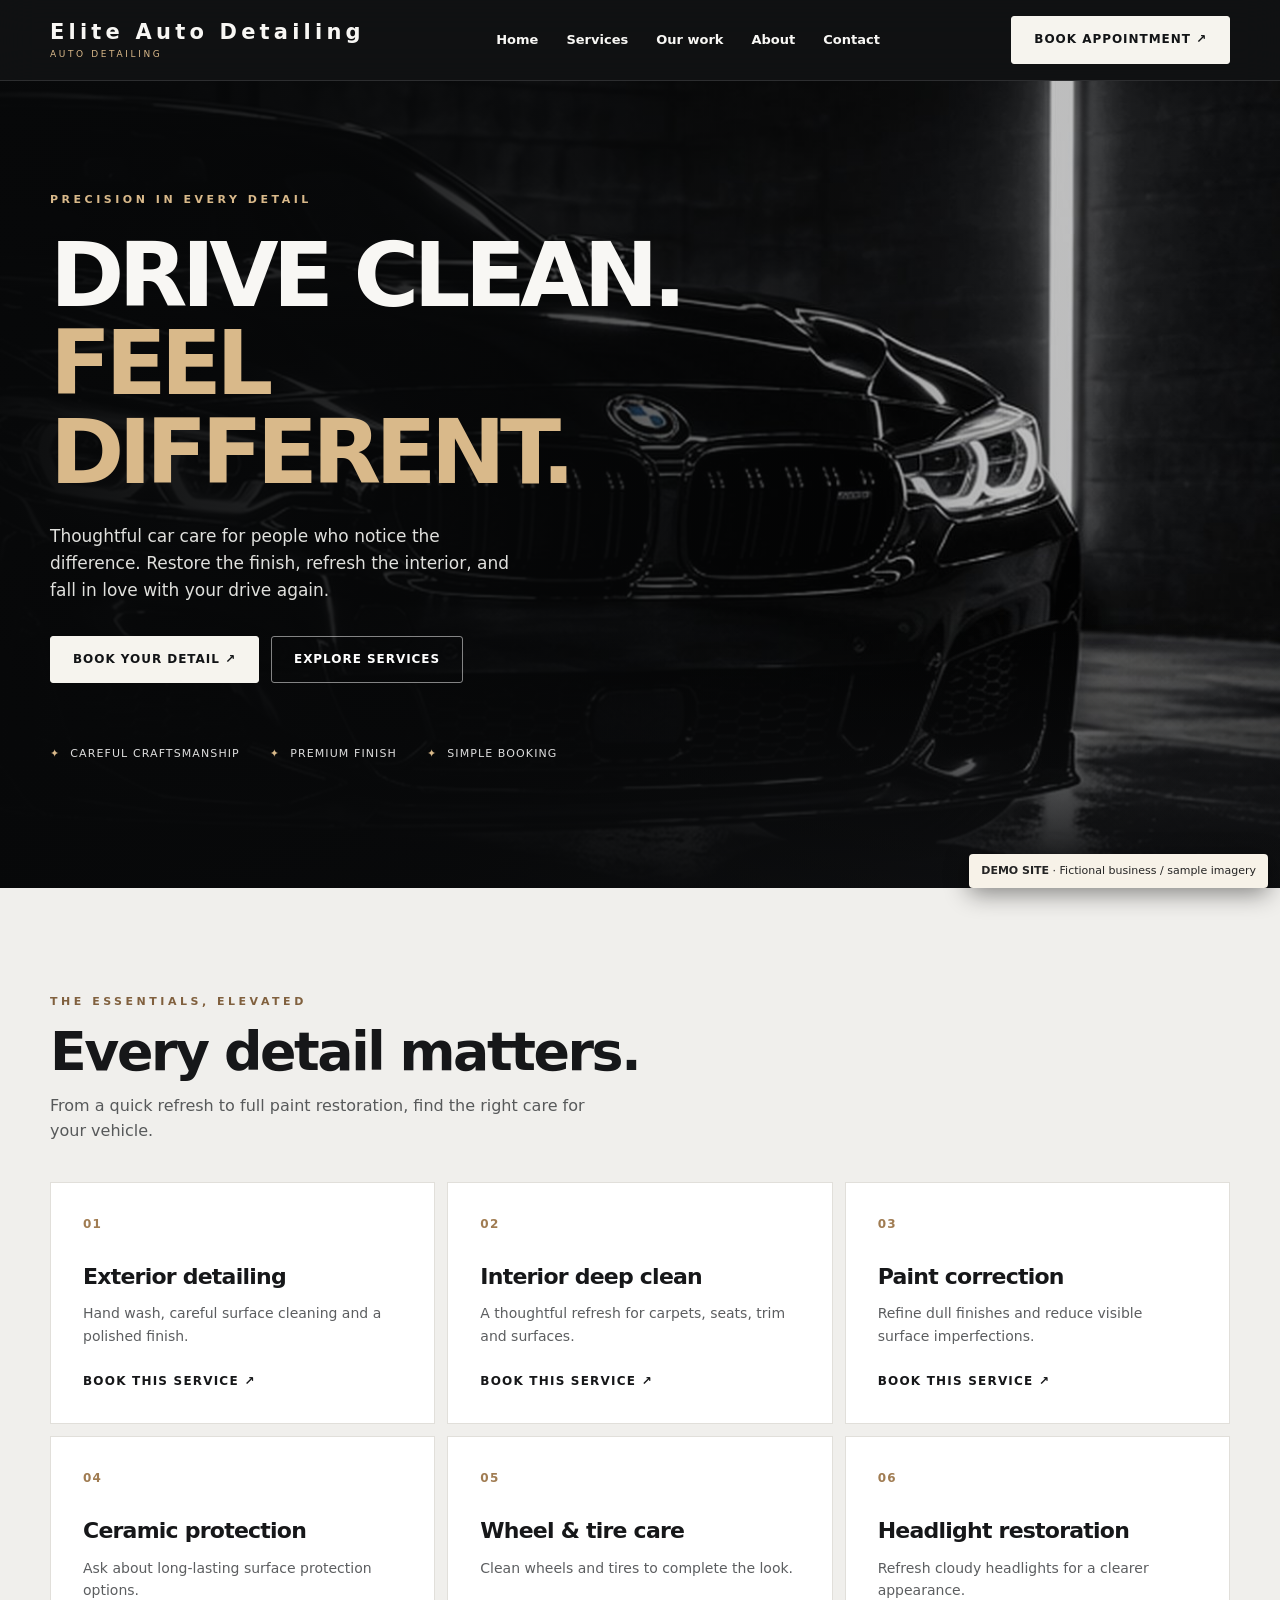
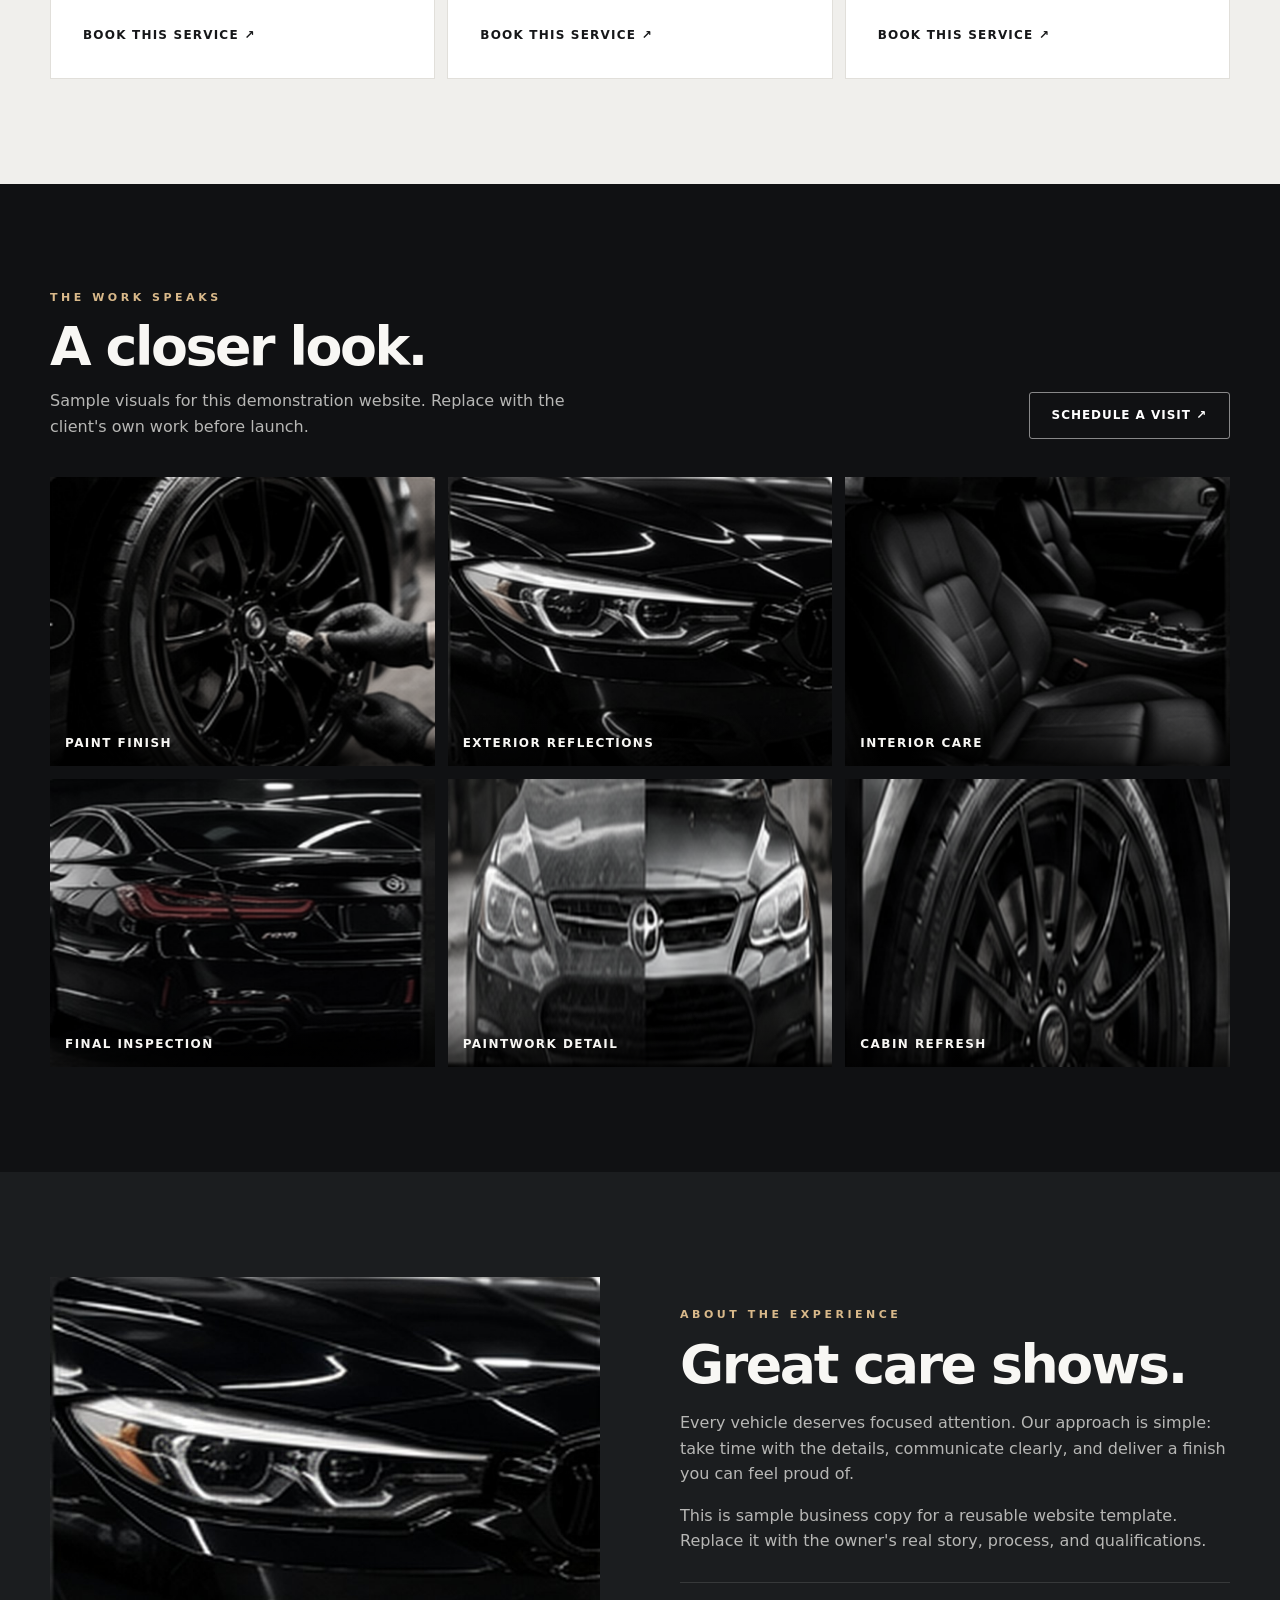
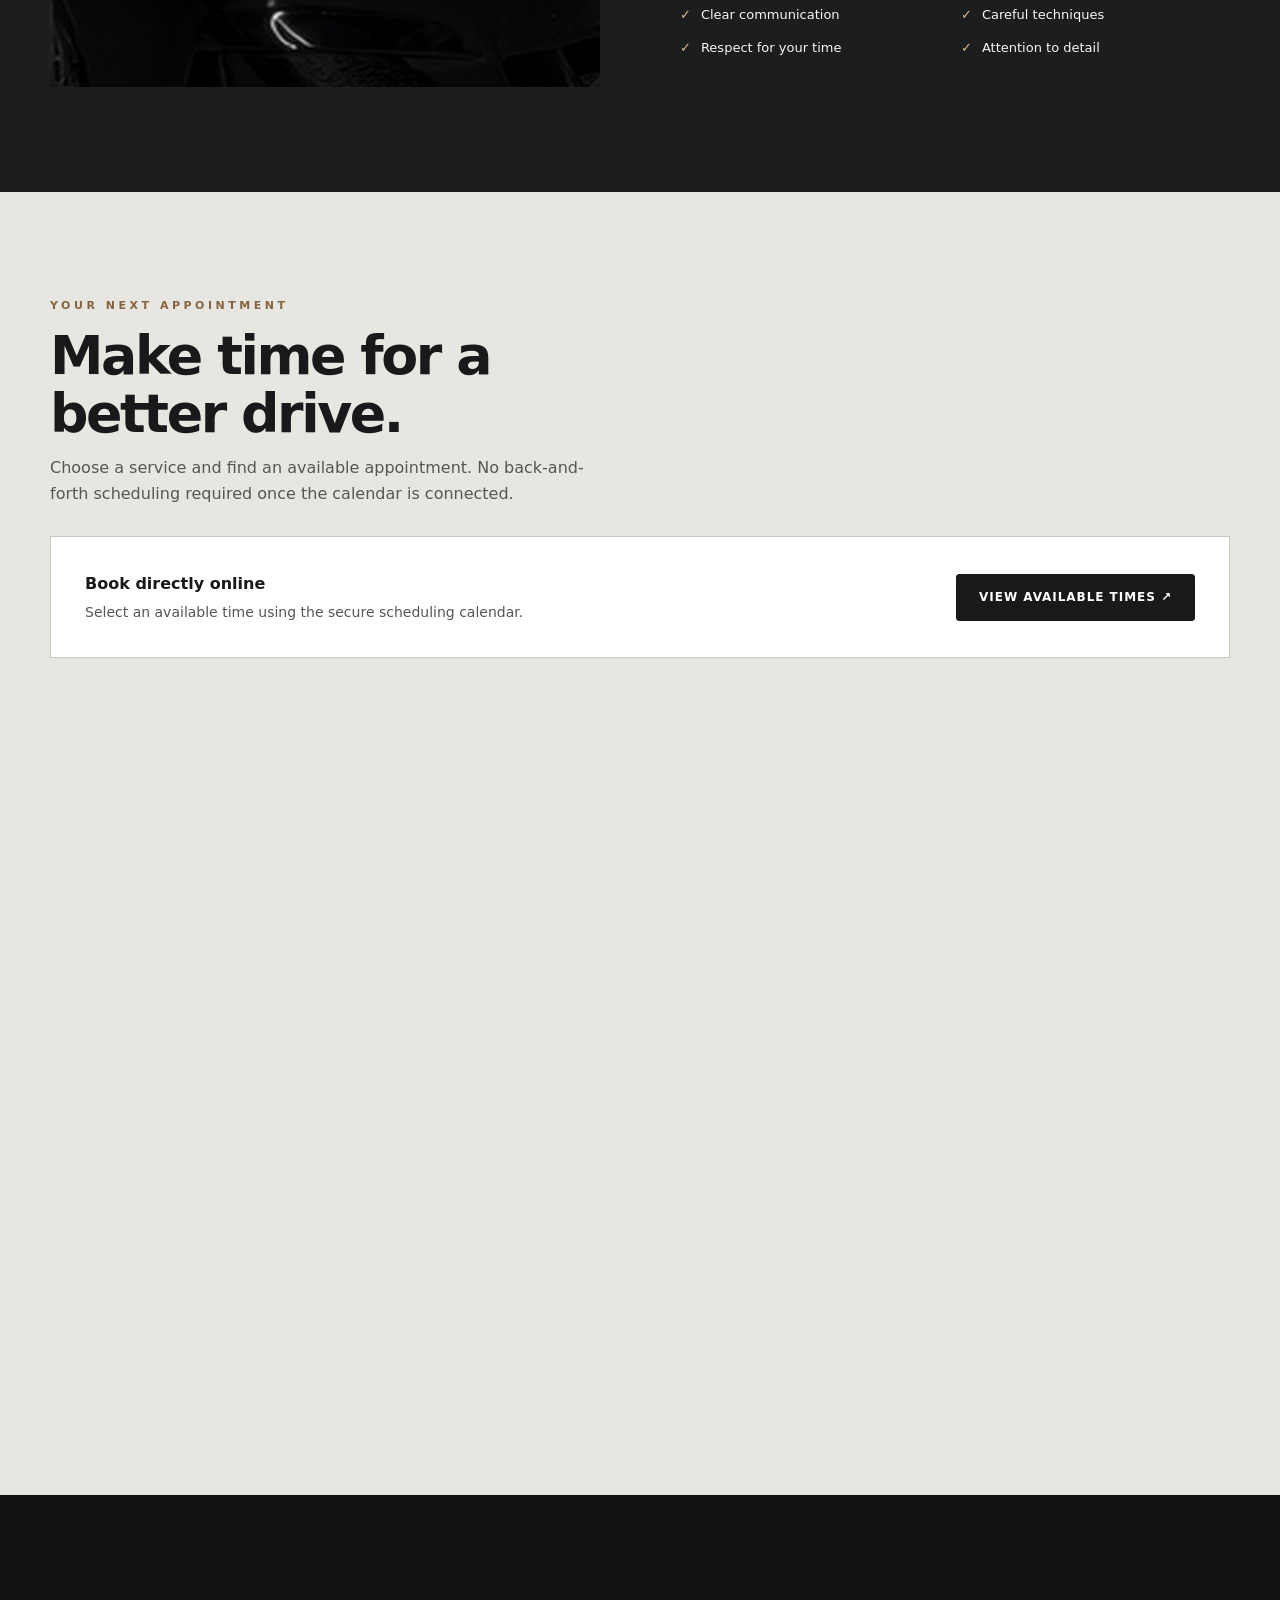
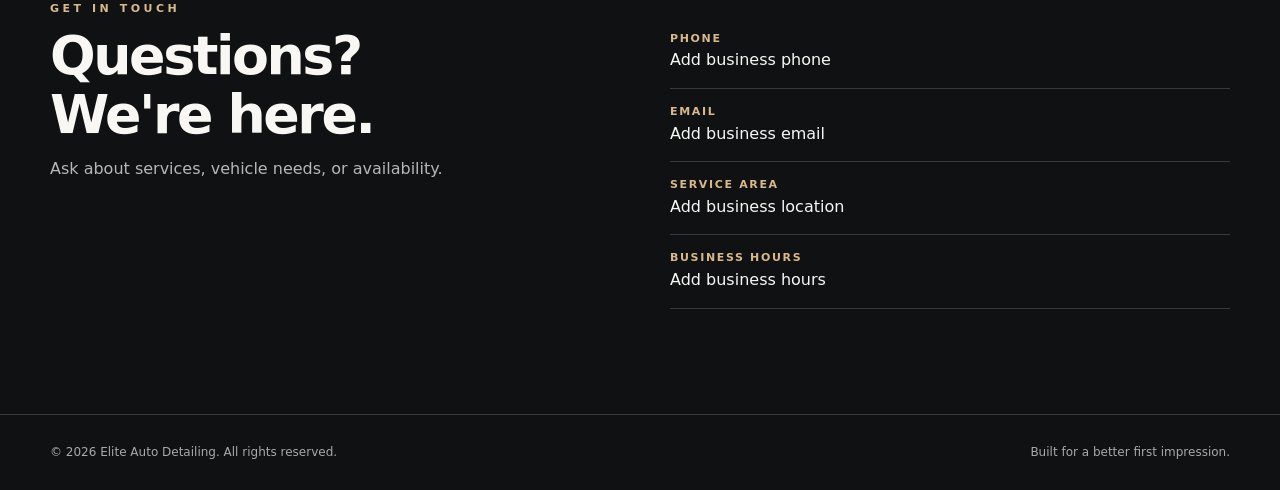
==== commit 8f372eb5: "Rename elite-auto-detailing-calendly.html to index.html" ====
--- a/index.html
+++ b/index.html
@@ -2,7 +2,7 @@
 :root{--bg:#101113;--ink:#f8f7f4;--muted:#b7b7b5;--accent:#d9b98a;--panel:#1a1c1e;--line:#37393a;--max:1180px}*{box-sizing:border-box}html{scroll-behavior:smooth}body{margin:0;background:var(--bg);color:var(--ink);font:16px/1.6 system-ui,-apple-system,BlinkMacSystemFont,"Segoe UI",sans-serif}a{color:inherit;text-decoration:none}button{font:inherit}img{max-width:100%;display:block}a:focus-visible,button:focus-visible{outline:3px solid var(--accent);outline-offset:4px}.wrap{width:min(calc(100% - 44px),var(--max));margin:auto}.top{position:sticky;top:0;z-index:20;background:rgba(16,17,19,.94);backdrop-filter:blur(18px);border-bottom:1px solid #ffffff20}.nav{height:80px;display:flex;align-items:center;justify-content:space-between;gap:20px}.brand{font-weight:850;letter-spacing:.2em;line-height:1.12;font-size:21px}.brand small{display:block;font-weight:500;letter-spacing:.29em;font-size:9px;color:var(--accent);margin-top:5px}.links{display:flex;align-items:center;gap:28px;font-size:13px;font-weight:650}.links a:hover,.footer a:hover{color:var(--accent)}.btn{display:inline-flex;align-items:center;justify-content:center;gap:10px;padding:13px 22px;border:1px solid #f6f4ee;background:#f6f4ee;color:#121416;border-radius:3px;font-size:12px;font-weight:800;letter-spacing:.08em;text-transform:uppercase;cursor:pointer;transition:transform .2s,background .2s}.btn:hover{transform:translateY(-2px);background:#e8e1d4}.btn.outline{background:transparent;color:white;border-color:#ffffff80}.btn.outline:hover{background:#ffffff15}.menu{display:none;border:1px solid var(--line);background:transparent;color:white;border-radius:4px;padding:8px 12px}.hero{position:relative;min-height:660px;display:flex;align-items:center;isolation:isolate;overflow:hidden}.hero:before{content:"";position:absolute;inset:0;z-index:-1;background:linear-gradient(90deg,rgba(7,8,9,.98) 0%,rgba(7,8,9,.85) 35%,rgba(7,8,9,.26) 78%),linear-gradient(0deg,#101113 0%,transparent 35%),url('[data-uri]') center right/cover no-repeat}.hero-content{padding:110px 0 125px;max-width:670px}.eyebrow{font-size:11px;letter-spacing:.32em;text-transform:uppercase;color:var(--accent);font-weight:800}.hero h1{font-size:clamp(49px,7vw,98px);line-height:.99;letter-spacing:-.065em;margin:22px 0 26px;font-weight:850}.hero h1 em{font-style:normal;color:var(--accent)}.lead{font-size:17px;color:#e0e0dd;max-width:485px}.actions{display:flex;gap:12px;flex-wrap:wrap;margin-top:32px}.trust{display:flex;gap:30px;flex-wrap:wrap;margin-top:62px;color:#ddd;font-size:11px;letter-spacing:.1em;text-transform:uppercase}.trust span:before{content:'✦';color:var(--accent);margin-right:10px}.section{padding:105px 0}.section-head{display:flex;align-items:end;justify-content:space-between;gap:25px;margin-bottom:38px}.section h2{font-size:clamp(34px,4.2vw,57px);line-height:1.08;letter-spacing:-.045em;margin:12px 0}.sub{color:var(--muted);max-width:570px;margin:0}.services{background:#f0efec;color:#161719}.services .eyebrow{color:#80603e}.services .sub{color:#57595a}.service-grid{display:grid;grid-template-columns:repeat(3,1fr);gap:12px}.service{background:#fff;border:1px solid #e1dfda;padding:32px;min-height:238px;display:flex;flex-direction:column}.service .num{color:#a07c52;font-weight:800;font-size:12px;letter-spacing:.1em}.service h3{font-size:22px;letter-spacing:-.035em;margin:25px 0 8px}.service p{margin:0;color:#5c5e60;font-size:14px}.service a{margin-top:auto;padding-top:25px;font-size:12px;text-transform:uppercase;font-weight:800;letter-spacing:.1em}.service a:hover{color:#886037}.gallery-grid{display:grid;grid-template-columns:repeat(3,1fr);gap:13px}.gallery-card{position:relative;overflow:hidden;background:#26282a;aspect-ratio:4/3}.gallery-card img{width:100%;height:100%;object-fit:cover;filter:grayscale(.7);transition:transform .4s,filter .4s}.gallery-card:hover img{transform:scale(1.05);filter:grayscale(0)}.gallery-card span{position:absolute;bottom:0;left:0;right:0;padding:25px 15px 13px;background:linear-gradient(transparent,#000b);font-size:12px;letter-spacing:.12em;text-transform:uppercase;font-weight:700}.about{background:#1b1d1f}.about-layout{display:grid;grid-template-columns:1fr 1fr;gap:80px;align-items:center}.about-image{height:410px;overflow:hidden}.about-image img{width:100%;height:100%;object-fit:cover}.about p{color:var(--muted)}.pillars{border-top:1px solid var(--line);padding-top:22px;margin-top:28px;display:grid;grid-template-columns:1fr 1fr;gap:12px;font-size:13px}.pillars span:before{content:'✓';color:var(--accent);margin-right:10px}.book{background:#e8e6e0;color:#17191a}.book .eyebrow{color:#85643f}.book .sub{color:#555}.booking-box{margin-top:30px;border:1px solid #cac8c1;background:#fff;padding:34px;display:flex;justify-content:space-between;align-items:center;gap:20px}.booking-box p{margin:4px 0 0;color:#555;font-size:14px}.booking-box .btn{background:#17191a;color:white;border-color:#17191a}.booking-box .btn:hover{background:#37393a}.booking-embed{margin-top:24px;min-height:650px;display:none}.booking-embed iframe{width:100%;height:700px;border:0}.contact{display:grid;grid-template-columns:1fr 1fr;gap:60px}.contact h2{margin-top:10px}.contact-details{display:grid;gap:14px;margin-top:30px}.contact-details div{border-bottom:1px solid var(--line);padding-bottom:15px}.contact-details strong{display:block;font-size:11px;letter-spacing:.15em;color:var(--accent);text-transform:uppercase}.contact-details a:hover{text-decoration:underline}.footer{border-top:1px solid var(--line);padding:28px 0;color:#a9a9a9;font-size:12px}.footer .wrap{display:flex;justify-content:space-between;gap:18px;flex-wrap:wrap}.demo{position:fixed;bottom:12px;right:12px;z-index:30;background:#f7f2e8;color:#242424;border-radius:4px;padding:8px 12px;font-size:11px;box-shadow:0 5px 25px #0007}.demo strong{font-weight:800}@media(max-width:800px){.nav{height:70px}.menu{display:block}.links{display:none;position:absolute;top:70px;left:0;right:0;background:#141516;padding:22px;flex-direction:column;align-items:stretch;border-bottom:1px solid var(--line)}.links.open{display:flex}.nav>.btn{display:none}.hero{min-height:580px}.hero:before{background:linear-gradient(90deg,#090a0be8,#090a0b80),linear-gradient(0deg,#101113,transparent 45%),url('[data-uri]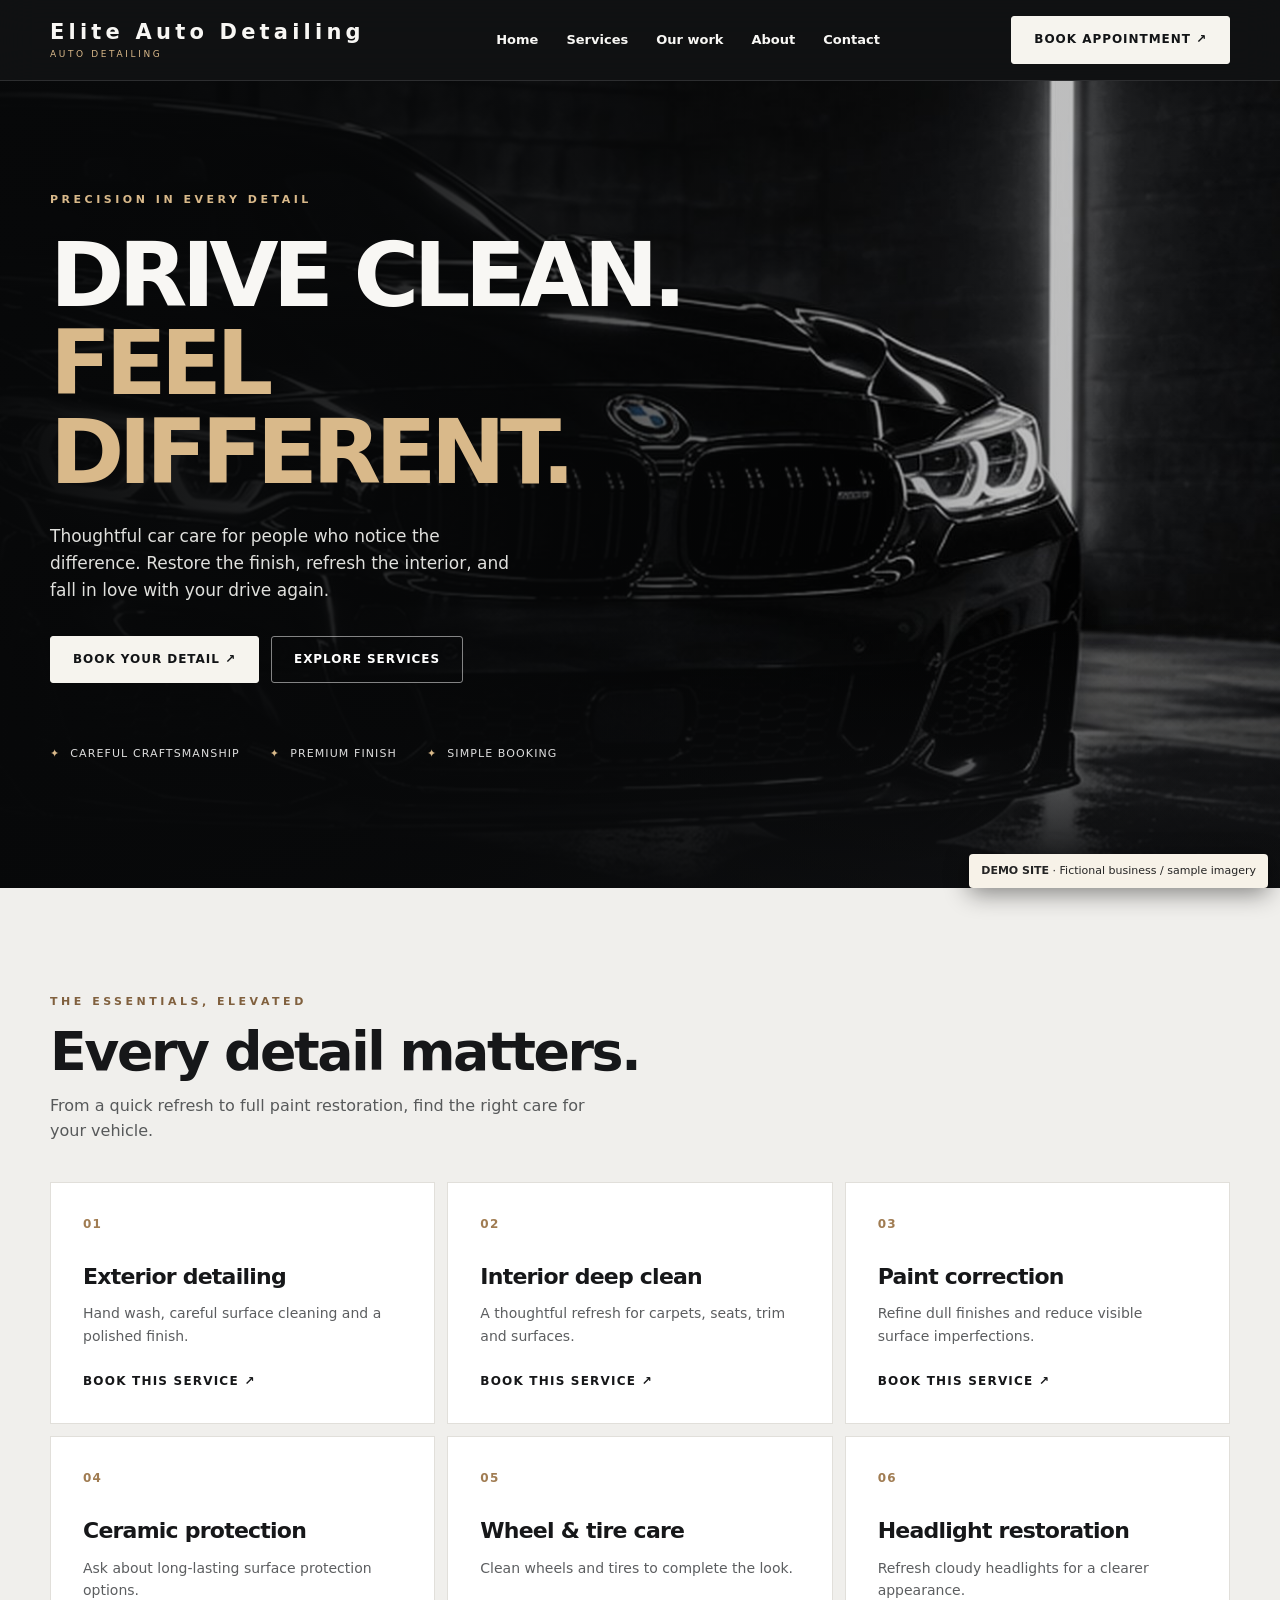
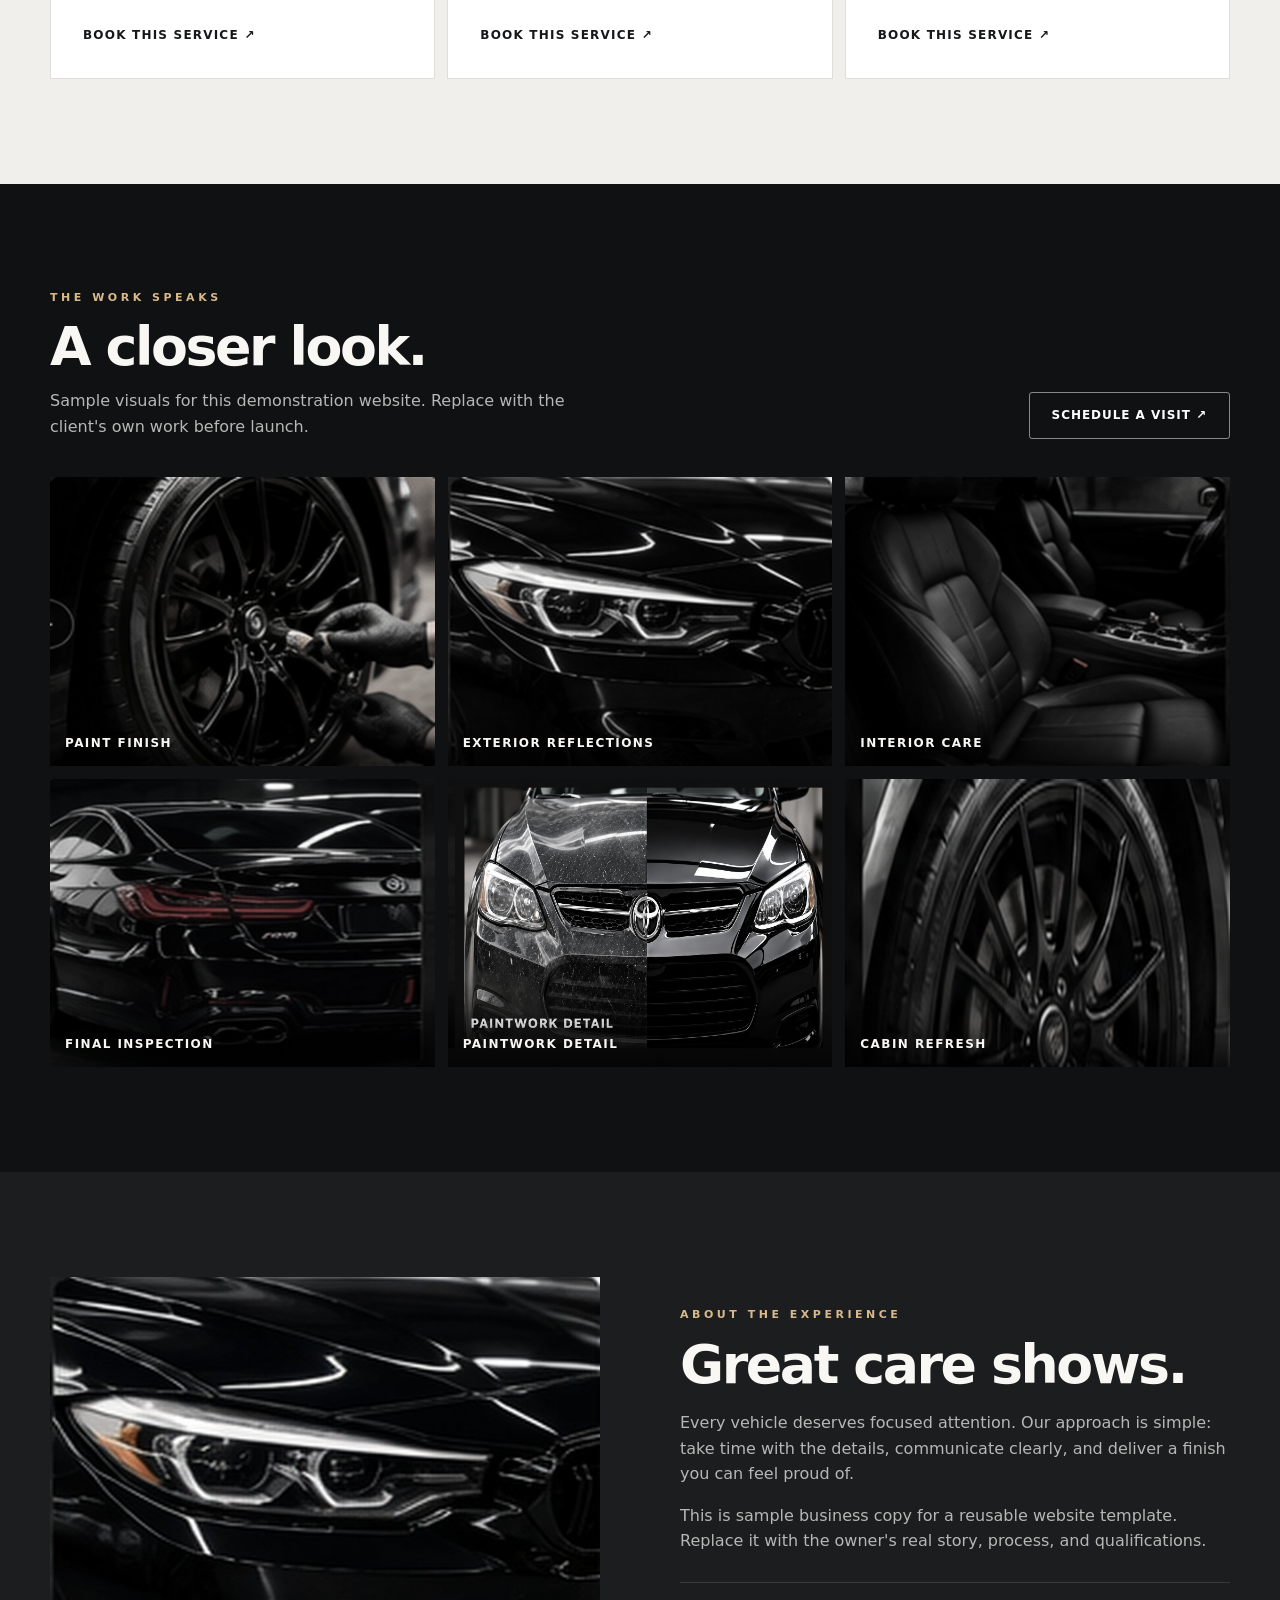
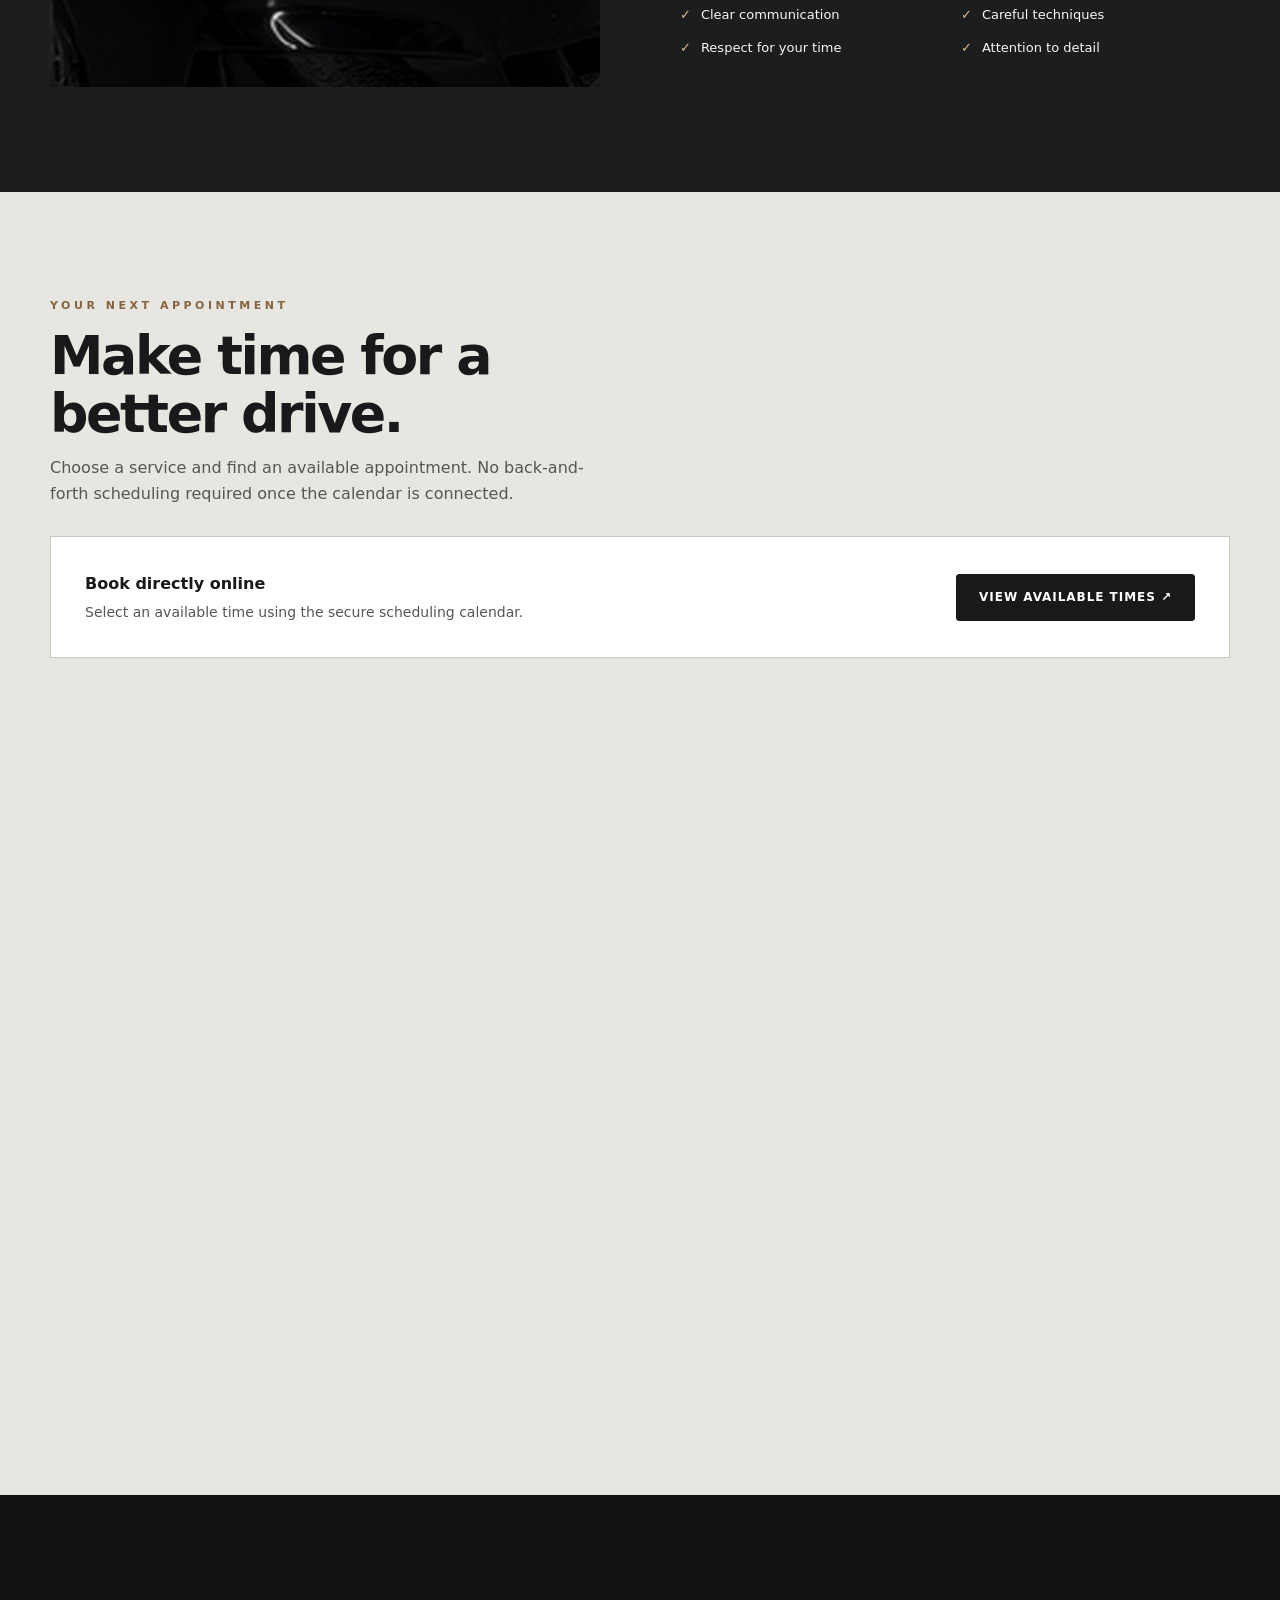
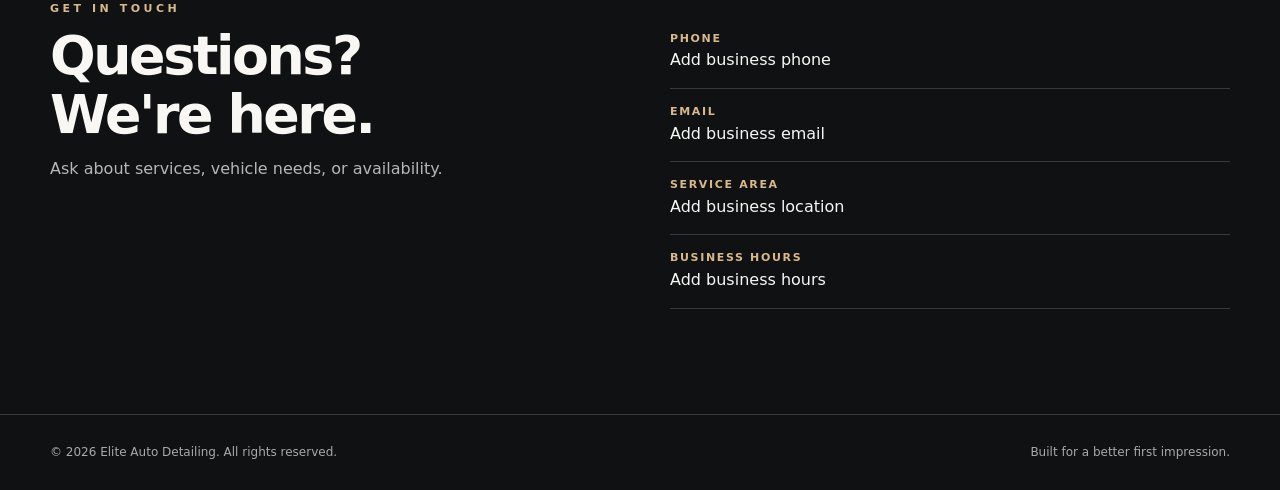
==== commit c5baf021: "Updated Paintwork Detail image" ====
--- a/index.html
+++ b/index.html
@@ -5,7 +5,7 @@
 const SITE={name:'Elite Auto Detailing',phone:'',email:'',location:'',hours:'',calendlyUrl:'https://calendly.com/clickframe111/auto-detailing-appointment',services:[['01','Exterior detailing','Hand wash, careful surface cleaning and a polished finish.'],['02','Interior deep clean','A thoughtful refresh for carpets, seats, trim and surfaces.'],['03','Paint correction','Refine dull finishes and reduce visible surface imperfections.'],['04','Ceramic protection','Ask about long-lasting surface protection options.'],['05','Wheel & tire care','Clean wheels and tires to complete the look.'],['06','Headlight restoration','Refresh cloudy headlights for a clearer appearance.']],gallery:['Paint finish','Exterior reflections','Interior care','Final inspection','Paintwork detail','Cabin refresh']};
 const $=s=>document.querySelector(s);const safe=s=>String(s).replace(/[&<>"']/g,c=>({'&':'&amp;','<':'&lt;','>':'&gt;','"':'&quot;',"'":'&#39;'}[c]));
 $('#service-grid').innerHTML=SITE.services.map(s=>`<article class="service"><span class="num">${safe(s[0])}</span><h3>${safe(s[1])}</h3><p>${safe(s[2])}</p><a href="#booking">Book this service ↗</a></article>`).join('');
-const EMBEDDED_GALLERY=["[data-uri]", "[data-uri]", "[data-uri]", "[data-uri]", "[data-uri]